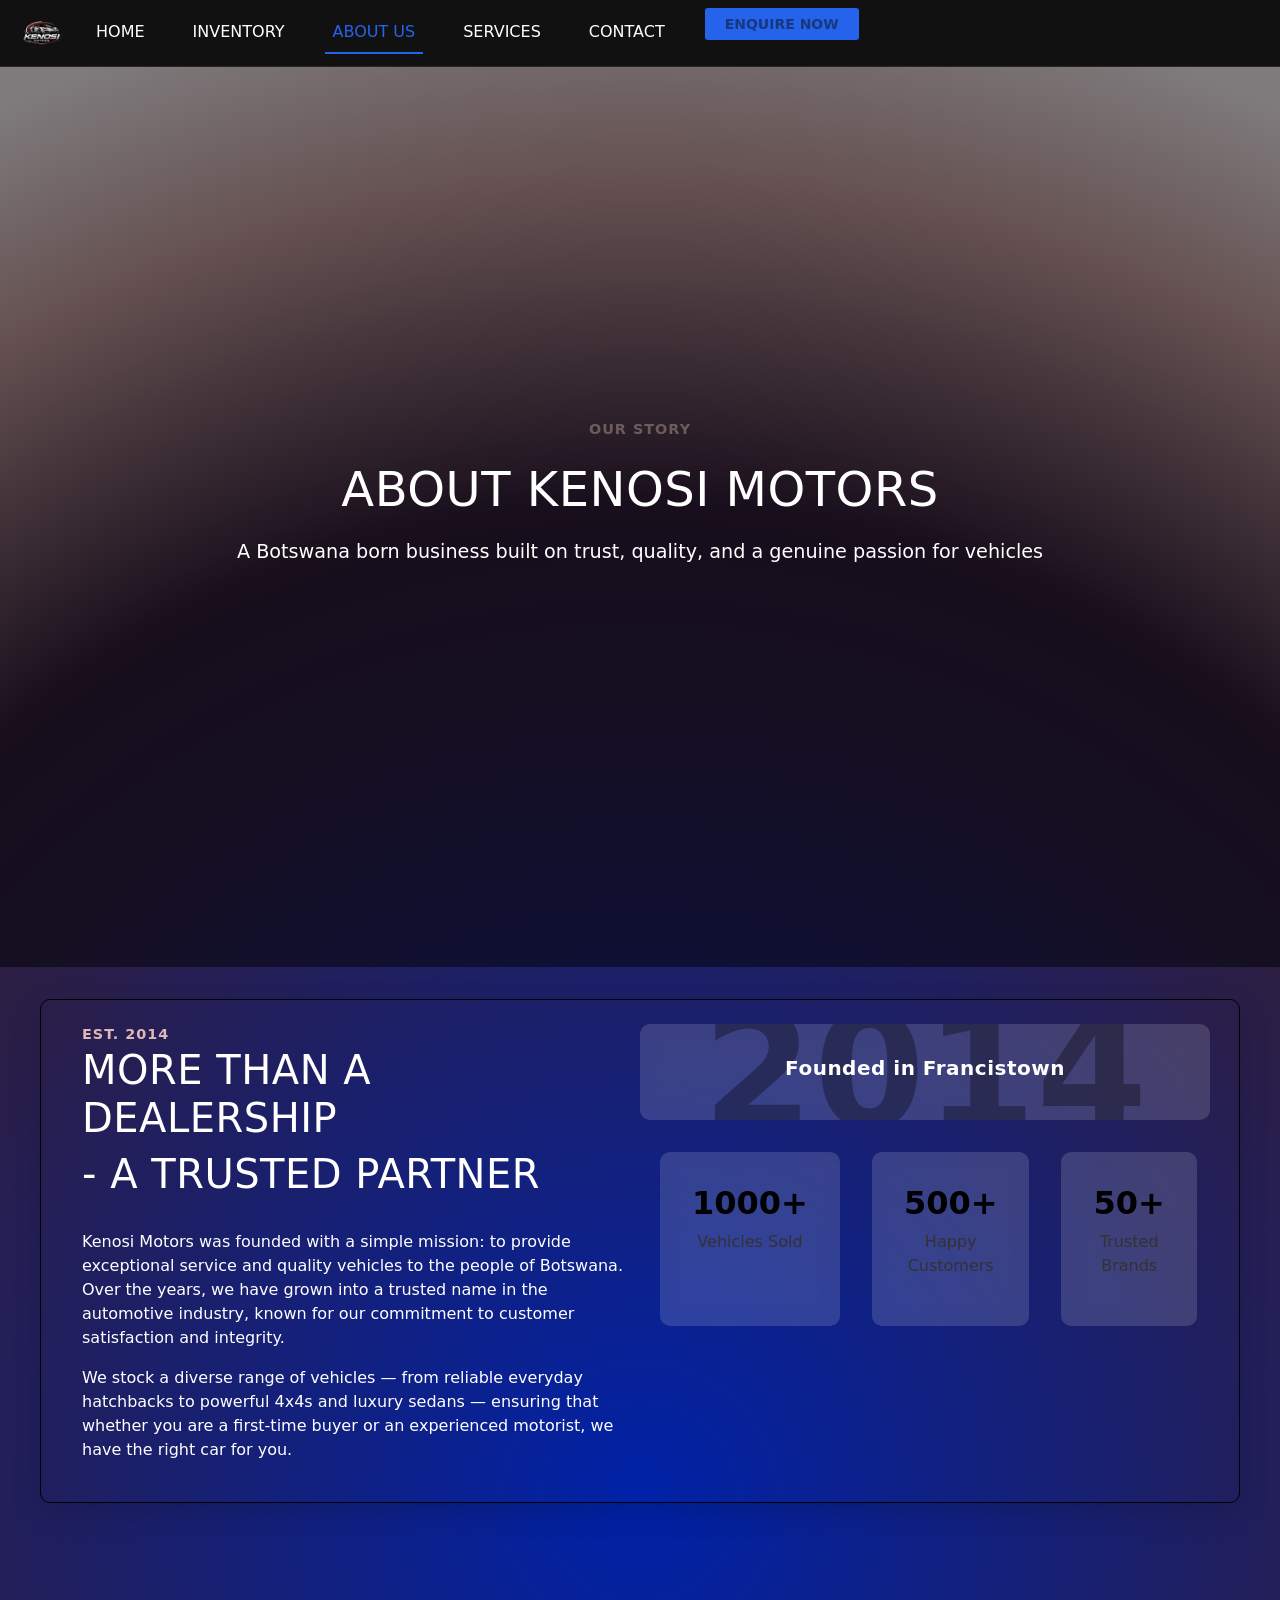
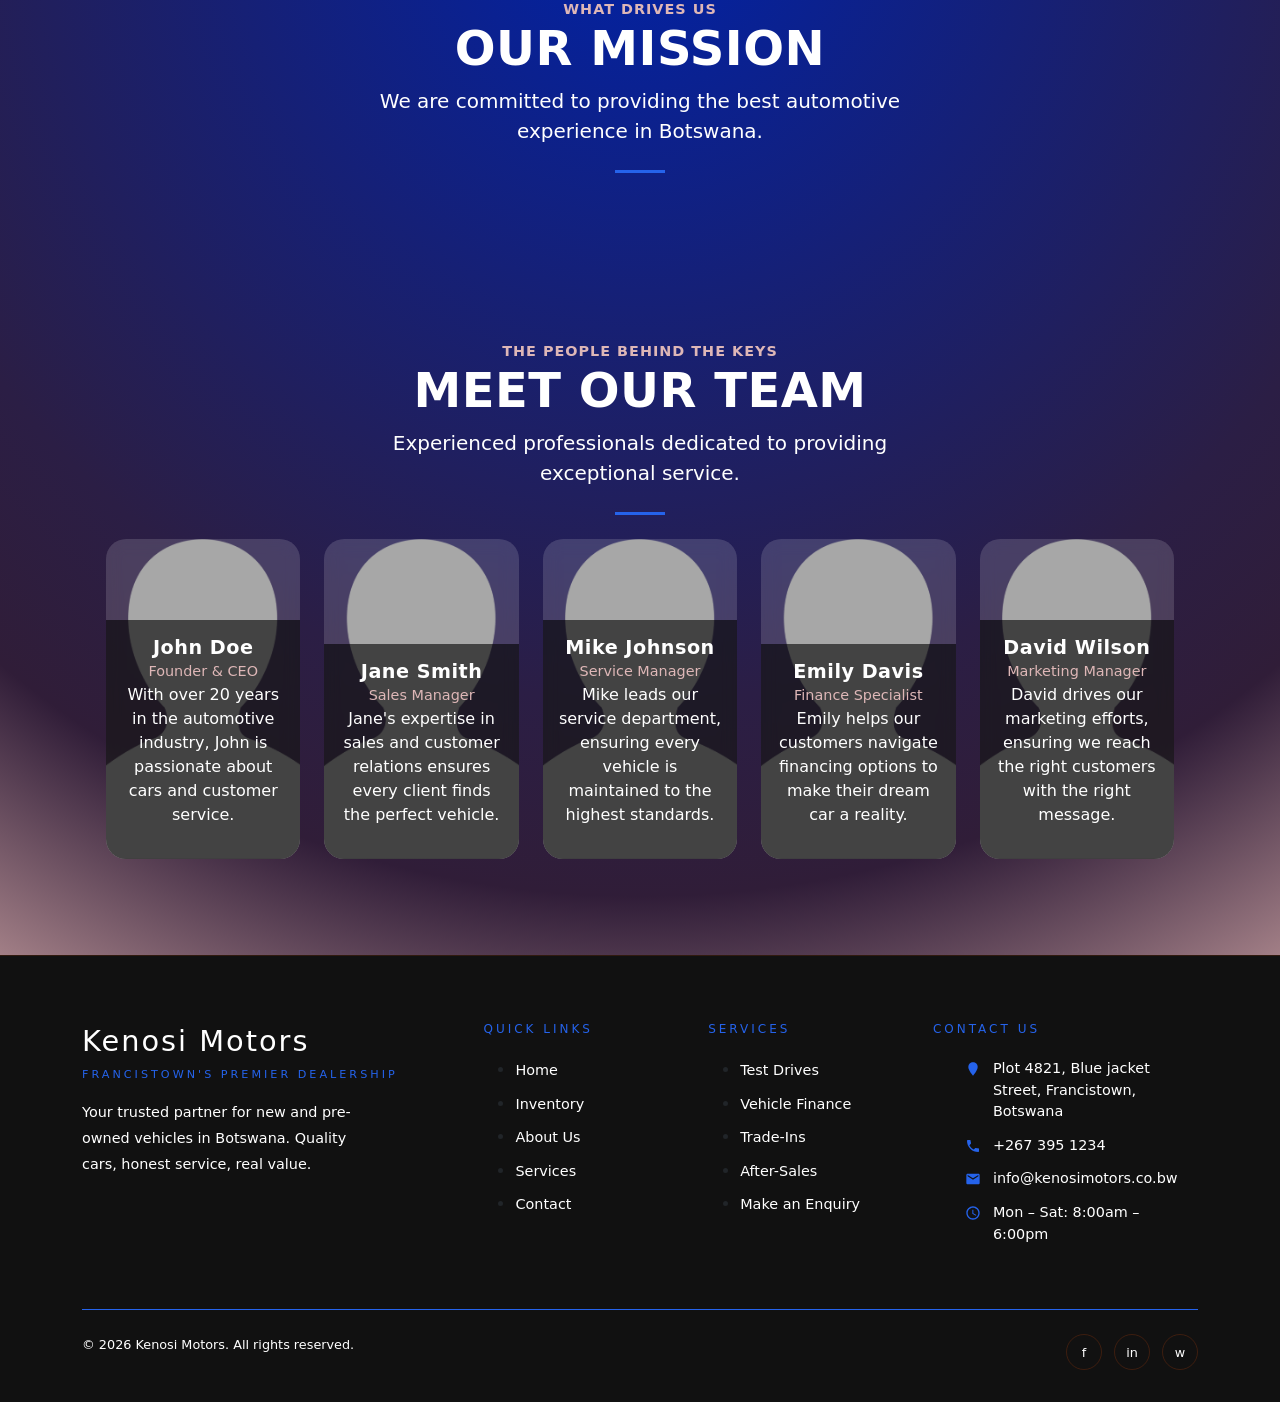
==== AboutUs.html @ 1824d0a5 "Add files via upload" ====
<!doctype html>
<html lang="en">
  <head>
    <meta charset="utf-8">
    <meta name="viewport" content="width=device-width, initial-scale=1">
    <link rel="shortcut icon" href="Images/Logo.png" type="image/x-icon">
    <link rel="stylesheet" href="CSS/style.css">
    <title>Kenosi Motors | Home</title>
    <link href="https://cdn.jsdelivr.net/npm/bootstrap@5.2.3/dist/css/bootstrap.min.css" rel="stylesheet" integrity="sha384-rbsA2VBKQhggwzxH7pPCaAqO46MgnOM80zW1RWuH61DGLwZJEdK2Kadq2F9CUG65" crossorigin="anonymous">
    <style>
      .hero {
        color: #fff;
        text-align: center;
        padding: 4rem 1rem;
      }
      .hero-content {
        max-width: 100%;
        margin: 0 auto;
      }
        .about-section {
          background-color: transparent;
          padding: 4rem 1rem;
          border: #000000 solid 1px;
          border-radius: 10px;
          max-width: 1200px;
          margin: 2rem auto;
          box-shadow: 0 10px 30px rgb(0, 0, 0, 0.15);
        }
        .eyebrow {
          font-size: 0.9rem;
          font-weight: bold;
          color: #deb7b7;
          text-transform: uppercase;
          letter-spacing: 1px;
        }
         .service-card {
          position: relative;
          max-width: 400px;
          background-color: rgba(255, 255, 255, 0.15);
          backdrop-filter: blur(8px);
          border-radius: 10px;
          padding: 2rem;
          margin-bottom: 2rem;
          overflow: hidden;
        }
        .service-card .background-words {
          position: absolute;
          height: max-content;
          top: 50%;
          left: 50%;
          transform: translate(-50%, -50%);
          font-size: 10rem !important;
          font-weight: bold;
          color: rgba(0, 0, 0, 0.8);
          z-index: 0;
          opacity: 0.4;
          pointer-events: none;
        }
        .service-card .content {
          position: relative;
          z-index: 1;
          text-align: center;
          font-size: 1.2rem;
        }
        .stats-container {
          display: flex;
          justify-content: space-between;
          gap: 1rem;
        }
        .stat-card {
          background-color: rgba(255, 255, 255, 0.15);
          backdrop-filter: blur(8px);
          border-radius: 10px;
          padding: 2rem;
          text-align: center;
          flex: 1;
          margin: 0 0.5rem;
        }
        .stat-card h2 {
          font-size: 2rem;
          font-weight: bold;
          color: #000;
        }
        .stat-card p {
          font-size: 1rem;
          color: #333;
        }
        .team-card{
  position: relative;
  background-color: rgba(255, 255, 255, 0.15);
  backdrop-filter: blur(8px);
  border-radius: 20px;
  height: 20rem;
  overflow: hidden; /* important for rounded corners */
        }
        .team-card:hover {
          transform: scale(1.05);
          transition: transform 0.3s ease;
          box-shadow: 0 10px 20px rgba(0, 0, 0, 0.2);
        }
        .team-card .team-photo {
          width: 100%;
          height: 100%;
          object-fit: cover;
        
        }
        .team-card .team-info {
          position: absolute;
          bottom: 0;
          left: 0;
          right: 0;
          background: rgba(0, 0, 0, 0.6);
          color: #fff;
          padding: 1rem;
          text-align: center;
        }
        .team-card .team-info h5 {
          margin: 0;
          font-size: 1.2rem;
          font-weight: bold;
        }
        .team-card .team-info sub-heading {
          font-size: 0.9rem;
          color: #deb7b7;
        }
        team-card .team-info p {
          font-size: 0.9rem;
          margin-top: 0.5rem;
        }
    </style>
  </head>
  <body>
    <nav class="navbar navbar-expand-lg">
      <div class="container-fluid">
        <a class="navbar-brand" href="index.html">
          <img src="Images/Logo.png" alt="Kenosi Motors" height="40">
        </a>
        <button class="navbar-toggler" type="button" data-bs-toggle="collapse" data-bs-target="#navbarTogglerDemo02" aria-controls="navbarTogglerDemo02" aria-expanded="false" aria-label="Toggle navigation">
          <span class="navbar-toggler-icon"></span>
        </button>
        <div class="collapse navbar-collapse" id="navbarTogglerDemo02">
          <ul class="navbar-nav me-auto mb-2 mb-lg-0">
            <li class="nav-item">
              <a class="nav-link" href="index.html">Home</a>
            </li>
            <li class="nav-item">
              <a class="nav-link" href="Inventory.html">Inventory</a>
            </li>
              <li class="nav-item">
                <a class="nav-link active" aria-current="page" href="AboutUs.html">About Us</a>
              </li>
            <li class="nav-item">
              <a class="nav-link" href="Services.html">Services</a>
            </li>
            <li class="nav-item">
              <a class="nav-link" href="Contact.html">Contact</a>
            </li>
            <li class="nav-item">
              <a class="nav-cta" href="feedback.html" >Enquire Now</a>
            </li>
          </ul>
        </div>
      </div>
    </nav>

<!--Hero Section-->
<section class="hero py-2">
  <div class="container">
    <span class="eyebrow">OUR STORY</span>
    <div class="hero-content">
      <h1>About Kenosi Motors</h1>
      <p>A Botswana born business built on trust, quality, and a genuine passion for vehicles</p>
    </div>
  </div>
</section>
<section class="about-section py-4">
  <div class="container">
    <div class="row">
      <div class="col-md-6">
        <div class="eyebrow">EST. 2014</div>
        <h1>More than a dealership</h1>
        <h1>- A trusted partner</h1>
        <br>
        <p>Kenosi Motors was founded with a simple mission: to provide exceptional service and quality vehicles to the people of Botswana. Over the years, we have grown into a trusted name in the automotive industry, known for our commitment to customer satisfaction and integrity.</p>
        <p>We stock a diverse range of vehicles — from reliable everyday hatchbacks to powerful 4x4s and luxury sedans — ensuring that whether you are a first-time buyer or an experienced motorist, we have the right car for you.</p>
      </div>
      <div class="col-md-6">
       <div class="row">
        <div class="service-card">
          <div class="background-words">
            2014
          </div>
          <div class="content">
            <H5>Founded in Francistown</H5>
          </div>
        </div>
       </div>
       <div class="row">
        <div class="stats-container">
          <div class="stat-card">
            <h2>1000+</h2>
            <p>Vehicles Sold</p>
          </div>
          <div class="stat-card">
            <h2>500+</h2>
            <p>Happy Customers</p>
          </div>
          <div class="stat-card">
            <h2>50+</h2>
            <p>Trusted Brands</p>
          </div>
        </div>
       </div>
      </div>
    </div>
  </div>
</section>

<section>
   <div class="container">
      <div class="px-4 py-5 my-5 text-center">
        <div class="eyebrow">What drives us</div>
    <h1 class="display-5 fw-bold">Our Mission</h1>
    <div class="col-lg-6 mx-auto">
      <p class="lead mb-4">We are committed to providing the best automotive experience in Botswana.</p>
    </div>
    <div class="blue-line"></div>
    <br>
    <div class="d-grid gap-2 d-sm-flex justify-content-sm-center">
  </div>
  </div>
  </div>
</section>
<section>
  <div class="container">
      <div class="px-4 py-5 my-5 text-center">
        <div class="eyebrow">The people behind the keys</div>
    <h1 class="display-5 fw-bold">Meet our team</h1>
    <div class="col-lg-6 mx-auto">
      <p class="lead mb-4">Experienced professionals dedicated to providing exceptional service.</p>
    </div>
    <div class="blue-line"></div>
    <br>
    <div class="d-grid gap-2 d-sm-flex justify-content-sm-center">
      <div class="row">
        <div class="col">
          <div class="team-card">
            <img src="Images/profile_picture.png" alt="Team Member 1" class="team-photo">
            <div class="team-info">
              <h5>John Doe</h5>
              <sub-heading>Founder & CEO</sub-heading>
              <p>With over 20 years in the automotive industry, John is passionate about cars and customer service.</p>
            </div>
          </div>
        </div>
        <div class="col">
          <div class="team-card">
            <img src="Images/profile_picture.png" alt="Team Member 2" class="team-photo">
            <div class="team-info">
              <h5>Jane Smith</h5>
              <sub-heading>Sales Manager</sub-heading>
              <p>Jane's expertise in sales and customer relations ensures every client finds the perfect vehicle.</p>
            </div>
          </div>
      </div>
      <div class="col">
        <div class="team-card">
          <img src="Images/profile_picture.png" alt="Team Member 3" class="team-photo">
          <div class="team-info">
            <h5>Mike Johnson</h5>
            <sub-heading>Service Manager</sub-heading>
            <p>Mike leads our service department, ensuring every vehicle is maintained to the highest standards.</p>
          </div>
        </div>
      </div>
      <div class="col">
        <div class="team-card">
          <img src="Images/profile_picture.png" alt="Team Member 4" class="team-photo">
          <div class="team-info">
            <h5>Emily Davis</h5>
            <sub-heading>Finance Specialist</sub-heading>
            <p>Emily helps our customers navigate financing options to make their dream car a reality.</p>
          </div>
        </div>
      </div>
      <div class="col">
        <div class="team-card">
          <img src="Images/profile_picture.png" alt="Team Member 5" class="team-photo">
          <div class="team-info">
            <h5>David Wilson</h5>
            <sub-heading>Marketing Manager</sub-heading>
            <p>David drives our marketing efforts, ensuring we reach the right customers with the right message.</p>
          </div>
        </div>
      </div>
    </div>
  </div>
</div>
</section>

<footer class="footer">
  <div class="container">
    <div class="footer-grid">
      <div class="footer-brand">
        <div class="name">Kenosi Motors</div>
        <div class="tagline">Francistown's Premier Dealership</div>
        <p>Your trusted partner for new and pre-owned vehicles in Botswana. Quality cars, honest service, real value.</p>
      </div>
      <div>
        <div class="footer-heading">Quick Links</div>
        <ul class="footer-links">
          <li><a href="index.html">Home</a></li>
          <li><a href="inventory.html">Inventory</a></li>
          <li><a href="aboutus.html">About Us</a></li>
          <li><a href="services.html">Services</a></li>
          <li><a href="contact.html">Contact</a></li>
        </ul>
      </div>
      <div>
        <div class="footer-heading">Services</div>
        <ul class="footer-links">
          <li><a href="services.html">Test Drives</a></li>
          <li><a href="services.html">Vehicle Finance</a></li>
          <li><a href="services.html">Trade-Ins</a></li>
          <li><a href="services.html">After-Sales</a></li>
          <li><a href="feedback.html">Make an Enquiry</a></li>
        </ul>
      </div>
      <div>
        <div class="footer-heading">Contact Us</div>
        <ul class="footer-contact">
          <li>
            <svg class="icon" viewBox="0 0 24 24" fill="currentColor"><path d="M12 2C8.13 2 5 5.13 5 9c0 5.25 7 13 7 13s7-7.75 7-13c0-3.87-3.13-7-7-7z"/></svg>
            Plot 4821, Blue jacket Street, Francistown, Botswana
          </li>
          <li>
            <svg class="icon" viewBox="0 0 24 24" fill="currentColor"><path d="M6.62 10.79c1.44 2.83 3.76 5.14 6.59 6.59l2.2-2.2c.27-.27.67-.36 1.02-.24 1.12.37 2.33.57 3.57.57.55 0 1 .45 1 1V20c0 .55-.45 1-1 1-9.39 0-17-7.61-17-17 0-.55.45-1 1-1h3.5c.55 0 1 .45 1 1 0 1.25.2 2.45.57 3.57.11.35.03.74-.25 1.02l-2.2 2.2z"/></svg>
            +267 395 1234
          </li>
          <li>
            <svg class="icon" viewBox="0 0 24 24" fill="currentColor"><path d="M20 4H4c-1.1 0-1.99.9-1.99 2L2 18c0 1.1.9 2 2 2h16c1.1 0 2-.9 2-2V6c0-1.1-.9-2-2-2zm0 4l-8 5-8-5V6l8 5 8-5v2z"/></svg>
            info@kenosimotors.co.bw
          </li>
          <li>
            <svg class="icon" viewBox="0 0 24 24" fill="currentColor"><path d="M11.99 2C6.47 2 2 6.48 2 12s4.47 10 9.99 10C17.52 22 22 17.52 22 12S17.52 2 11.99 2zM12 20c-4.42 0-8-3.58-8-8s3.58-8 8-8 8 3.58 8 8-3.58 8-8 8zm.5-13H11v6l5.25 3.15.75-1.23-4.5-2.67V7z"/></svg>
            Mon – Sat: 8:00am – 6:00pm
          </li>
        </ul>
      </div>
    </div>
    <div class="footer-bottom">
      <p>© 2026 Kenosi Motors. All rights reserved.</p>
      <div class="social-links">
        <a href="#" aria-label="Facebook">f</a>
        <a href="#" aria-label="Instagram">in</a>
        <a href="#" aria-label="WhatsApp">w</a>
      </div>
    </div>
  </div>
</footer>

    <script src="Javascript/"></script>
    <link href="https://cdn.jsdelivr.net/npm/bootstrap@5.3.2/dist/css/bootstrap.min.css" rel="stylesheet">
<script src="https://cdn.jsdelivr.net/npm/bootstrap@5.3.2/dist/js/bootstrap.bundle.min.js"></script>
  </body>
</html>
---- CSS/style.css ----
.archivo-black-regular {
  font-family: "Archivo Black", sans-serif;
  font-weight: 400;
  font-style: normal;
}

:root {
  --charcoal:    #0b112087;
  --nav-footer:  #111111;   
  --white:       #ffffff;  
  --blue:        #2563EB;
  --light-blue:  #3B82F6;   
  --transition: 0.3s ease;
  --radius: 3px;
  --font-family:  Roboto;
}
/*Body*/
body{
  font-family: var(--font-family);

background: #0022a8;
background: radial-gradient(circle,rgba(0, 34, 168, 1) 0%, rgba(43, 30, 69, 1) 49%, rgba(48, 29, 56, 1) 61%, rgba(204, 163, 163, 1) 81%, rgba(255, 247, 251, 1) 94%);
color: var(--white);
  margin:0;
  overflow-x: hidden;
}

/* Navbar */
nav {
 background: var(--nav-footer) !important;
 position: fixed;
 top: 0;
 width: 100%;
 border-bottom: 1px solid rgba(201,168,76,0.15);
}
.logo img {
  display: block;
}

nav ul {
  list-style: none;
  display: flex;
  justify-content: flex-end;
  gap: 32px;
}

nav ul li {
  position: relative;
}

nav ul li a {
  font-size: 14px;
  text-transform: uppercase;
  position: relative;
  color:var(--white)!important;
  font-weight: 200;    
}
nav ul li a.active {
  color: var(--blue) !important; 
  border-bottom: var(--blue) 2.5px solid;
}

nav ul li a::after {
  content: '';
  position: absolute;
  left: 0;
  bottom: -2px;
  height: 2.5px;
  width: 0;
  background: var(--blue) !important;
  transition: 0.5s;
}
nav ul li a.active::after {
  display: none;
}

nav ul li a:hover {
  color: var(--blue)!important;
}

nav ul li a:hover::after {
  width: 100%;
}
.nav-cta {
  text-decoration: none;
  margin-top: 10px !important;
  font-weight: 700;
  padding: 0.5rem 1.25rem;
  background: var(--blue) !important;
  color: var(--charcoal) !important;
  border-radius: var(--radius);
  transition: all var(--transition);
}
.nav-cta:hover {
  background: var(--light-blue) !important;
  color: var(--charcoal) !important;
  transform: translateY(-2px);
  box-shadow: 0 4px 12px rgba(37, 99, 235, 0.3);
}
.nav-cta:active {
  transform: translateY(0);
  box-shadow: none;
}
nav ul li .nav-cta::after {
  display: none;
}

.navbar-toggler {
  border-color: var(--blue) !important;
}

.navbar-toggler-icon {
  filter: invert(1);
}

span {
  color: var(--blue);
}
.blue-line {
  width: 50px; height: 3px;
  background: var(--blue);
  margin: 1.25rem auto 0;
}
h5 {
  color: var(--white);
  font-weight: 600 !important;
  margin-bottom: 1rem;
}
/* Hero Section */
    .hero {
        position: relative;
        height: 100vh;
        background: url('Images/Land\ cruiser\ banner.jpg') no-repeat center center/cover;
        display: flex;
        align-items: center;
        justify-content: center;
        color: white;
        text-align: center;
    }

    /* Dark overlay for better text visibility */
    .hero::before {
        content: "";
        position: absolute;
        top: 0;
        left: 0;
        width: 100%;
        height: 100%;
        background: rgba(0, 0, 0, 0.5);
        z-index: 1;
    }

    /* Hero content */
    .hero-content {
        position: relative;
        z-index: 2;
        max-width: 800px;
        padding: 20px;
        text-align: center;
    }

    .hero-content h1 {
        font-size: 3rem;
        margin-bottom: 20px;
    }

    .hero-content p {
        font-size: 1.2rem;
        margin-bottom: 30px;
    }

    .hero-content a {
        display: inline-block;
        padding: 12px 25px;
        background: #ff660000;
        border: 3px solid var(--blue);
        color: rgb(255, 255, 255);
        text-decoration: none;
        font-size: 1rem;
        border-radius: 5px;
        transition: background 0.3s ease;
    }

    .hero-content a:hover {
        background: var(--blue);
    }

    /* Responsive adjustments */
    @media (max-width: 768px) {
        .hero-content h1 {
            font-size: 2rem;
            text-align: center;
        }
        .hero-content p {
            font-size: 1rem;
        }
    }
    h4{
      color: var(--white);
    }
    p{
      color: var(--white);
    }


/* Heading Styling */
h1 {
  color: var(--white) !important;
  font-weight: 700;
  letter-spacing: 0.5px;
  text-transform: uppercase;
}
h4 {
  color: var(--white) !important;
  font-weight: 400;
  letter-spacing: 0.5px;
  text-transform: none !important;
}
h5 {
  color: var(--white) !important;
  font-weight: 400;
  letter-spacing: 0.5px;
  text-transform: none !important;
}

/* Paragraph Styling */
.lead {
  color: var(--white);
  font-size: 1.1rem;
  margin-bottom: 2px;
}

/* Buttons */
.btn-outline-primary {
  border: 2px solid var(--blue)!important;
  color: var(--white)!important;
  transition: all 0.5s ease !important;
  text-transform: uppercase;
}

/* Button Hover Effect */
.btn-outline-primary:hover {
  background-color: var(--blue)!important;
  color: 10px solid var(--charcoal)!important;
  border-color: var(--charcoal)!important;
}

/* Spacing for Buttons */
.d-grid button {
  min-width: 180px;
}

/* Responsive Tweaks */
@media (max-width: 768px) {
  h1 {
    font-size: 2.25rem !important;
    text-align: center !important;
    max-width: fit-content !important;
  }

  .lead {
    text-align: center;
  }

  .d-grid {
    justify-content: center !important;
  }
}
/* Bootstrap Utility Classes */
      .bd-placeholder-img {
        font-size: 1.125rem;
        text-anchor: middle;
        -webkit-user-select: none;
        -moz-user-select: none;
        user-select: none;
      }

      @media (min-width: 768px) {
        .bd-placeholder-img-lg {
          font-size: 3.5rem;
        }
      }

      .b-example-divider {
        height: 3rem;
        background-color: rgba(0, 0, 0, .1);
        border: solid rgba(0, 0, 0, .15);
        border-width: 1px 0;
        box-shadow: inset 0 .5em 1.5em rgba(0, 0, 0, .1), inset 0 .125em .5em rgba(0, 0, 0, .15);
      }

      .b-example-vr {
        flex-shrink: 0;
        width: 1.5rem;
        height: 100vh;
      }

      .bi {
        vertical-align: -.125em;
        fill: currentColor;
      }

      .nav-scroller {
        position: relative;
        z-index: 2;
        height: 2.75rem;
        overflow-y: hidden;
      }

      .nav-scroller .nav {
        display: flex;
        flex-wrap: nowrap;
        padding-bottom: 1rem;
        margin-top: -1px;
        overflow-x: auto;
        text-align: center;
        white-space: nowrap;
      }

/*Cards*/
.card {
  border-radius: 12px;
  overflow: hidden;
  color: var(--white);
  transition: transform 0.2s, box-shadow 0.2s;
  background: var(--charcoal) !important;
   border: 1px solid var(--blue);
}
.card:hover {
  transform: translateY(-5px);
  box-shadow: 0 8px 20px rgba(0, 0, 0, 0.793);
}

.card-img-top {
  height: 200px;
  object-fit: cover;
}


/* footer */
.footer {
  background: var(--nav-footer) !important;
  border-top: 1px solid rgba(232,82,10,0.15);
  padding: 4rem 0 2rem;
}

.footer-grid {
  display: grid;
  grid-template-columns: 2fr 1fr 1fr 1.5fr;
  gap: 3rem;
  margin-bottom: 3rem;
}

.footer-brand .name {
  font-size: 1.8rem;
  font-weight: 400;
  color: var(--white);
  margin-bottom: 0.25rem;
  letter-spacing: 2px;
}

.footer-brand .tagline {
  font-size: 0.7rem;
  letter-spacing: 3px;
  color: var(--blue);
  text-transform: uppercase;
  margin-bottom: 1rem;
}

.footer-brand p {
  font-size: 0.9rem;
  color: var(--white);
  line-height: 1.8;
  max-width: 280px;
}

.footer-heading {
  font-size: 0.75rem;
  letter-spacing: 3px;
  text-transform: uppercase;
  color: var(--blue);
  margin-bottom: 1.25rem;
}

.footer-links li { margin-bottom: 0.6rem; }
.footer-links a {
  font-size: 0.9rem;
  color: var(--white);
  transition: color var(--transition);
  text-decoration: none !important;
  list-style-type: none !important;
}
.footer-links a:hover { color: var(--blue); }

.footer-contact li {
  display: flex;
  align-items: flex-start;
  gap: 0.75rem;
  margin-bottom: 0.75rem;
  font-size: 0.9rem;
  color: var(--white);
  text-decoration: none;
}

.footer-contact .icon {
  flex-shrink: 0;
  width: 16px;
  margin-top: 3px;
  color: var(--blue);
}

.footer-bottom {
  border-top: 1px solid var(--blue);
  padding-top: 1.5rem;
  display: flex;
  align-items: center;
  justify-content: space-between;
  flex-wrap: wrap;
  gap: 1rem;
}

.footer-bottom p {
  font-size: 0.8rem;
  color: var(--white);
}

.social-links { display: flex; gap: 0.75rem; }
.social-links a {
  text-decoration: none;
  width: 36px; height: 36px;
  border: 1px solid rgba(232,82,10,0.2);
  border-radius: 50%;
  display: flex;
  align-items: center;
  justify-content: center;
  color: var(--white);
  font-size: 0.8rem;
  transition: all var(--transition);
}
.social-links a:hover {
  border-color: var(--blue);
  color: var(--blue);
  background: rgba(232,82,10,0.08);
}

@media (max-width: 900px) {
  .footer-grid { grid-template-columns: 1fr 1fr; }
}

@media (max-width: 600px) {
  .footer-grid { grid-template-columns: 1fr; gap: 2rem; }
  .footer-bottom { flex-direction: column; text-align: center; }
}
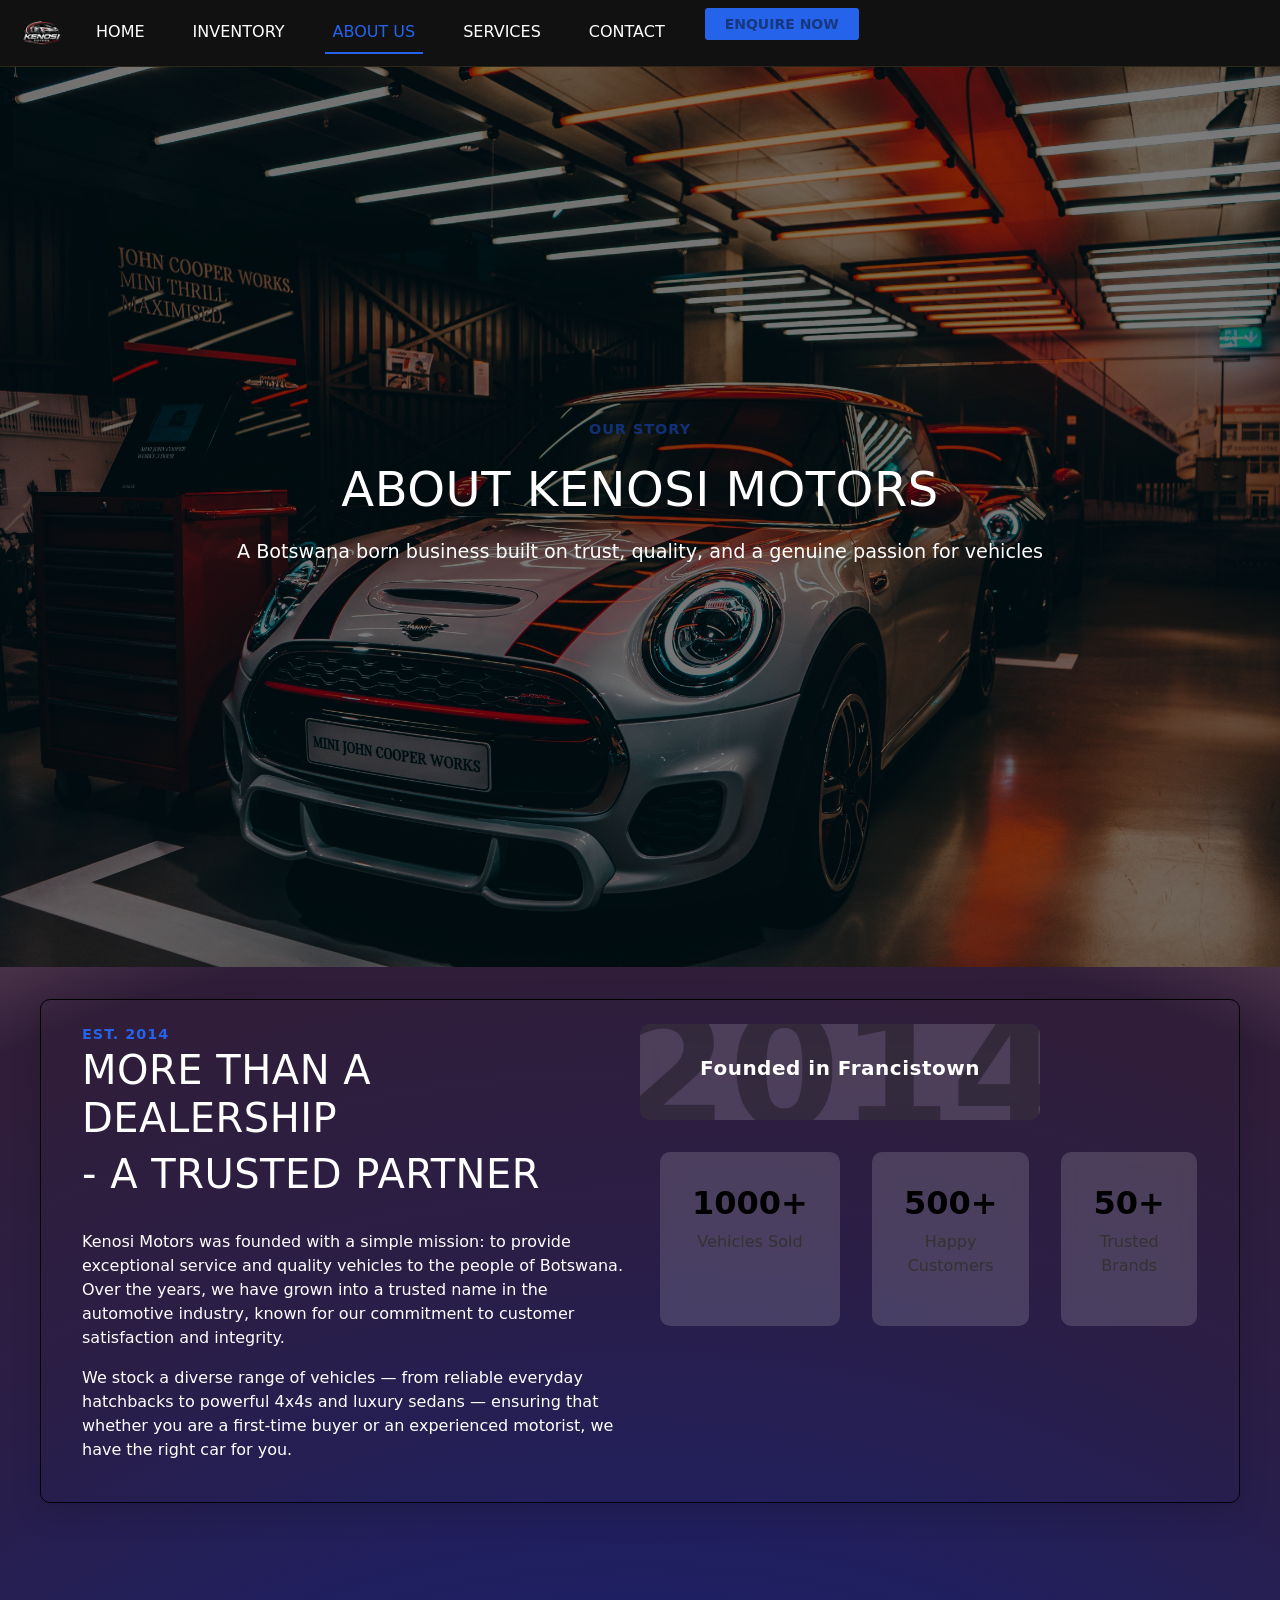
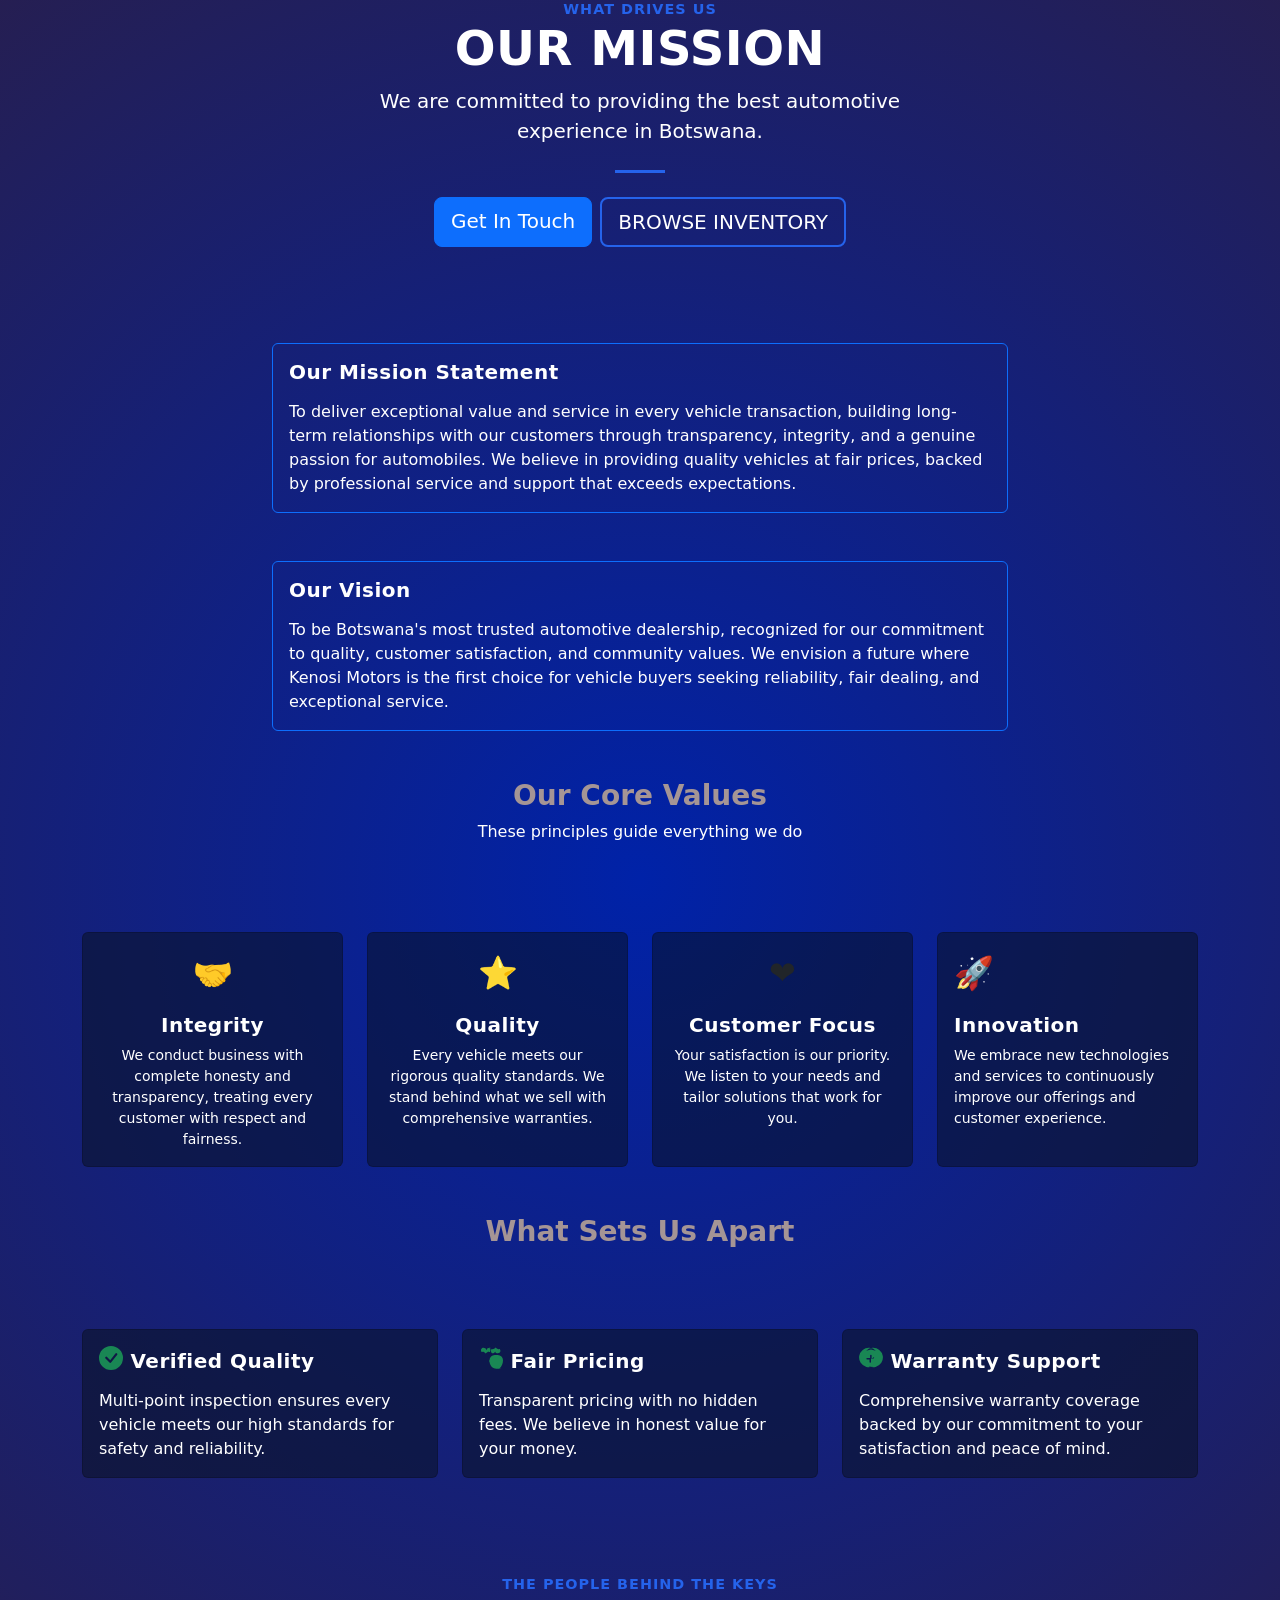
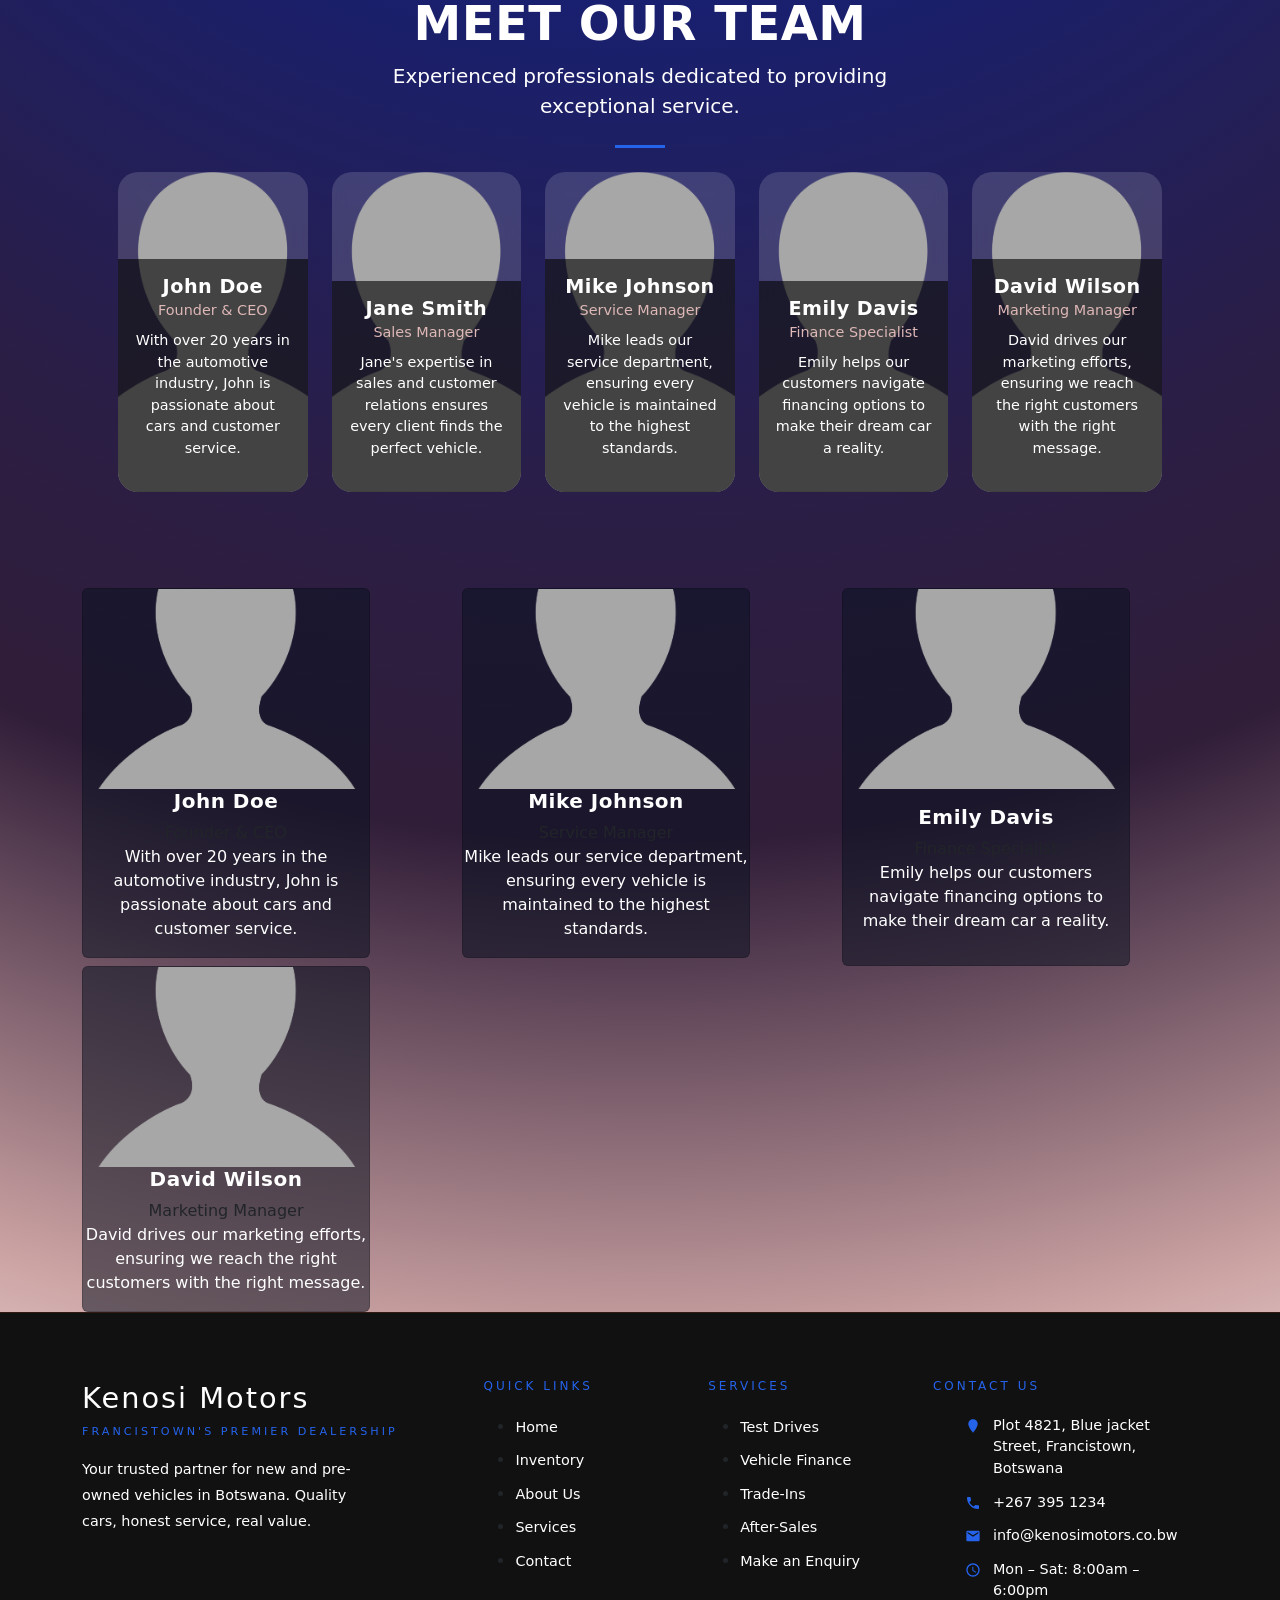
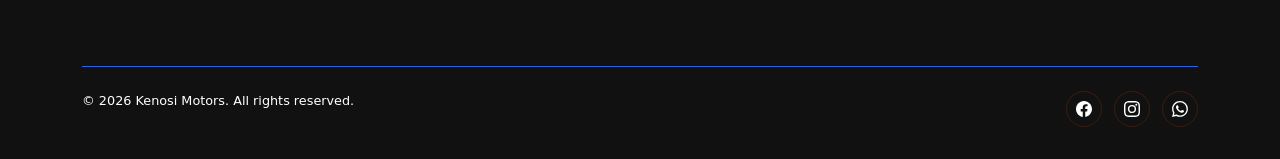
==== commit e7e84b7d: "Add files via upload" ====
--- a/AboutUs.html
+++ b/AboutUs.html
@@ -5,13 +5,26 @@
     <meta name="viewport" content="width=device-width, initial-scale=1">
     <link rel="shortcut icon" href="Images/Logo.png" type="image/x-icon">
     <link rel="stylesheet" href="CSS/style.css">
-    <title>Kenosi Motors | Home</title>
+    <title>Kenosi Motors | About Us</title>
     <link href="https://cdn.jsdelivr.net/npm/bootstrap@5.2.3/dist/css/bootstrap.min.css" rel="stylesheet" integrity="sha384-rbsA2VBKQhggwzxH7pPCaAqO46MgnOM80zW1RWuH61DGLwZJEdK2Kadq2F9CUG65" crossorigin="anonymous">
     <style>
       .hero {
         color: #fff;
         text-align: center;
         padding: 4rem 1rem;
+        background: url('Images/dealer.jpg');
+        background-size: cover;
+        background-position: center;
+      }
+      .hero::before {
+        content: "";
+        position: absolute;
+        top: 0;
+        left: 0;
+        width: 100%;
+        height: 100%;
+        background-color: rgba(0, 0, 0, 0.5);
+        z-index: 1;
       }
       .hero-content {
         max-width: 100%;
@@ -29,7 +42,7 @@
         .eyebrow {
           font-size: 0.9rem;
           font-weight: bold;
-          color: #deb7b7;
+          color: var(--blue);
           text-transform: uppercase;
           letter-spacing: 1px;
         }
@@ -123,7 +136,7 @@
           font-size: 0.9rem;
           color: #deb7b7;
         }
-        team-card .team-info p {
+        .team-card .team-info p {
           font-size: 0.9rem;
           margin-top: 0.5rem;
         }
@@ -227,6 +240,136 @@
     <div class="blue-line"></div>
     <br>
     <div class="d-grid gap-2 d-sm-flex justify-content-sm-center">
+          <a href="Contact.html" class="btn btn-primary btn-lg">Get In Touch</a>
+    <a href="inventory.html" class="btn btn-outline-primary btn-lg">Browse Inventory</a>
+  </div>
+  </div>
+
+  <div class="row justify-content-center mb-5 mt-5">
+    <div class="col-lg-8">
+      <div class="card bg-transparent border-primary">
+        <div class="card-body">
+          <h5 class="card-title fw-bold mb-3">Our Mission Statement</h5>
+          <p class="card-text mb-0">
+            To deliver exceptional value and service in every vehicle transaction, building long-term relationships with our customers through transparency, integrity, and a genuine passion for automobiles. We believe in providing quality vehicles at fair prices, backed by professional service and support that exceeds expectations.
+          </p>
+        </div>
+      </div>
+    </div>
+  </div>
+
+  <div class="row justify-content-center mb-5">
+    <div class="col-lg-8">
+      <div class="card bg-transparent border-primary">
+        <div class="card-body">
+          <h5 class="card-title fw-bold mb-3">Our Vision</h5>
+          <p class="card-text mb-0">
+            To be Botswana's most trusted automotive dealership, recognized for our commitment to quality, customer satisfaction, and community values. We envision a future where Kenosi Motors is the first choice for vehicle buyers seeking reliability, fair dealing, and exceptional service.
+          </p>
+        </div>
+      </div>
+    </div>
+  </div>
+
+  <div class="row my-5">
+    <div class="col-12 text-center mb-4">
+      <h3 class="fw-bold">Our Core Values</h3>
+      <p class="text">These principles guide everything we do</p>
+    </div>
+  </div>
+
+  <div class="row row-cols-1 row-cols-md-2 row-cols-lg-4 g-4 mb-5">
+    <div class="col">
+      <div class="card h-100 text-center">
+        <div class="card-body">
+          <div class="mb-3" style="font-size: 2rem;">🤝</div>
+          <h5 class="card-title fw-bold">Integrity</h5>
+          <p class="card-text small">We conduct business with complete honesty and transparency, treating every customer with respect and fairness.</p>
+        </div>
+      </div>
+    </div>
+
+    <div class="col">
+      <div class="card h-100 text-center">
+        <div class="card-body">
+          <div class="mb-3" style="font-size: 2rem;">⭐</div>
+          <h5 class="card-title fw-bold">Quality</h5>
+          <p class="card-text small">Every vehicle meets our rigorous quality standards. We stand behind what we sell with comprehensive warranties.</p>
+        </div>
+      </div>
+    </div>
+
+    <div class="col">
+      <div class="card h-100 text-center">
+        <div class="card-body">
+          <div class="mb-3" style="font-size: 2rem;">❤️</div>
+          <h5 class="card-title fw-bold">Customer Focus</h5>
+          <p class="card-text small">Your satisfaction is our priority. We listen to your needs and tailor solutions that work for you.</p>
+        </div>
+      </div>
+    </div>
+
+    <div class="col">
+      <div class="card h-100">
+        <div class="card-body">
+          <div class="mb-3" style="font-size: 2rem;">🚀</div>
+          <h5 class="card-title fw-bold">Innovation</h5>
+          <p class="card-text small">We embrace new technologies and services to continuously improve our offerings and customer experience.</p>
+        </div>
+      </div>
+    </div>
+  </div>
+
+  <div class="row my-5">
+    <div class="col-12 text-center mb-4">
+      <h3 class="fw-bold">What Sets Us Apart</h3>
+    </div>
+  </div>
+
+  <div class="row row-cols-1 row-cols-md-3 g-4 mb-5">
+    <div class="col">
+      <div class="card h-100">
+        <div class="card-body">
+          <h5 class="card-title fw-bold mb-3">
+            <svg xmlns="http://www.w3.org/2000/svg" width="24" height="24" fill="currentColor" class="bi bi-check-circle-fill text-success" viewBox="0 0 16 16">
+              <path d="M16 8A8 8 0 1 1 0 8a8 8 0 0 1 16 0zm-3.97-3.03a.75.75 0 0 0-1.08.022L7.477 9.417 5.384 7.323a.75.75 0 0 0-1.06 1.061L6.97 11.03a.75.75 0 0 0 1.079-.02l3.992-4.99a.75.75 0 0 0-.01-1.05z"/>
+            </svg>
+            Verified Quality
+          </h5>
+          <p class="card-text">Multi-point inspection ensures every vehicle meets our high standards for safety and reliability.</p>
+        </div>
+      </div>
+    </div>
+
+    <div class="col">
+      <div class="card h-100">
+        <div class="card-body">
+          <h5 class="card-title fw-bold mb-3">
+            <svg xmlns="http://www.w3.org/2000/svg" width="24" height="24" fill="currentColor" class="bi bi-piggy-bank-fill text-success" viewBox="0 0 16 16">
+              <path d="M7.964 1.527c-.945-.673-2.614-.097-2.833.89-.02.11-.078.286-.155.403-.077-.116-.135-.292-.156-.403-.192-.99-1.888-1.563-2.833-.89-.732.524-.882 1.532-.304 2.421.163.228.403.021.671-.039.574-.087 1.365.24 2.142 1.064.777-.825 1.568-1.15 2.142-1.064.268.06.507.266.671.039.578-.889.427-1.897-.305-2.421z"/>
+              <path d="M7.964 4.527c.945.673 2.614.097 2.833-.89.02-.11.078-.286.155-.403-.077.116-.135.292-.156.403-.192.99 1.888 1.563 2.833.89.732-.524.882-1.532.304-2.421-.163-.228-.403-.021-.671.039-.574.087-1.365-.24-2.142-1.064-.777.825-1.568 1.15-2.142 1.064-.268-.06-.507-.266-.671-.039-.578.889-.427 1.897.305 2.421Z"/>
+              <path d="M7.9 11a1 1 0 1 1 0-2 1 1 0 0 1 0 2Z"/>
+              <path d="M13.464 14.766c.236-.047.47-.113.683-.19C15.186 13.328 16 11.565 16 9.5a3.5 3.5 0 0 0-3.5-3.5h-2a3.5 3.5 0 0 0-3.5 3.5c0 .256.01.507.03.755.068.987.335 1.905.831 2.71.522.848 1.274 1.504 2.126 1.834.47.186.94.285 1.407.285h1.947c.505 0 .984-.1 1.429-.285Z"/>
+            </svg>
+            Fair Pricing
+          </h5>
+          <p class="card-text">Transparent pricing with no hidden fees. We believe in honest value for your money.</p>
+        </div>
+      </div>
+    </div>
+
+    <div class="col">
+      <div class="card h-100">
+        <div class="card-body">
+          <h5 class="card-title fw-bold mb-3">
+            <svg xmlns="http://www.w3.org/2000/svg" width="24" height="24" fill="currentColor" class="bi bi-shield-heart-fill text-success" viewBox="0 0 16 16">
+              <path fill-rule="evenodd" d="M6.41 13.41a6.5 6.5 0 1 0-1.6-10.3L8 2.41l3.19 0.7a6.5 6.5 0 1 0-1.6 10.3L8 13.59l-.59-.18zm3.1-5.41H8.41V6.4a.5.5 0 0 0-1 0v1.6H5.4a.5.5 0 0 0 0 1h1.6v1.6a.5.5 0 0 0 1 0V8.41h1.59a.5.5 0 0 0 0-1z"/>
+            </svg>
+            Warranty Support
+          </h5>
+          <p class="card-text">Comprehensive warranty coverage backed by our commitment to your satisfaction and peace of mind.</p>
+        </div>
+      </div>
   </div>
   </div>
   </div>
@@ -241,7 +384,7 @@
     </div>
     <div class="blue-line"></div>
     <br>
-    <div class="d-grid gap-2 d-sm-flex justify-content-sm-center">
+    <div class="container text-center">
       <div class="row">
         <div class="col">
           <div class="team-card">
@@ -297,6 +440,52 @@
   </div>
 </div>
 </section>
+<div class="container text-center">
+  <div class="row">
+    <div class="col-sm">
+      <div class="card" style="width: 18rem;">
+        <img src="Images/profile_picture.png" class="card-img-top" alt="...">
+        <div class="team-info">
+              <h5>John Doe</h5>
+              <sub-heading>Founder & CEO</sub-heading>
+              <p>With over 20 years in the automotive industry, John is passionate about cars and customer service.</p>
+            </div>
+      </div>
+    </div>
+    <div class="col-sm">
+      <div class="card" style="width: 18rem;">
+        <img src="Images/profile_picture.png" class="card-img-top" alt="...">
+        <div class="team-info">
+            <h5>Mike Johnson</h5>
+            <sub-heading>Service Manager</sub-heading>
+            <p>Mike leads our service department, ensuring every vehicle is maintained to the highest standards.</p>
+          </div>
+      </div>
+    </div>
+    <div class="col-sm">
+            <div class="card" style="width: 18rem;">
+        <img src="Images/profile_picture.png" class="card-img-top" alt="...">
+        <div class="card-body">
+          <div class="team-info">
+            <h5>Emily Davis</h5>
+            <sub-heading>Finance Specialist</sub-heading>
+            <p>Emily helps our customers navigate financing options to make their dream car a reality.</p>
+          </div>
+        </div>
+      </div>
+    </div>
+    <div class="col-sm">
+      <div class="card" style="width: 18rem;">
+        <img src="Images/profile_picture.png" class="card-img-top" alt="...">
+        <div class="team-info">
+            <h5>David Wilson</h5>
+            <sub-heading>Marketing Manager</sub-heading>
+            <p>David drives our marketing efforts, ensuring we reach the right customers with the right message.</p>
+          </div>
+      </div>
+    </div>
+  </div>
+</div>
 
 <footer class="footer">
   <div class="container">
@@ -351,16 +540,25 @@
     <div class="footer-bottom">
       <p>© 2026 Kenosi Motors. All rights reserved.</p>
       <div class="social-links">
-        <a href="#" aria-label="Facebook">f</a>
-        <a href="#" aria-label="Instagram">in</a>
-        <a href="#" aria-label="WhatsApp">w</a>
+        <a href="#" aria-label="Facebook">
+          <svg xmlns="http://www.w3.org/2000/svg" width="16" height="16" fill="currentColor" class="bi bi-facebook" viewBox="0 0 16 16">
+            <path d="M16 8.049c0-4.446-3.582-8.05-8-8.05C3.58 0-.002 3.603-.002 8.05c0 4.017 2.926 7.347 6.75 7.951v-5.625h-2.03V8.05H6.75V6.275c0-2.017 1.195-3.131 3.022-3.131.876 0 1.791.157 1.791.157v1.98h-1.009c-.993 0-1.303.621-1.303 1.258v1.51h2.218l-.354 2.326H9.25V16c3.824-.604 6.75-3.934 6.75-7.951"/>
+          </svg>
+        </a>
+        <a href="#" aria-label="Instagram">
+          <svg xmlns="http://www.w3.org/2000/svg" width="16" height="16" fill="currentColor" class="bi bi-instagram" viewBox="0 0 16 16">
+            <path d="M8 0C5.829 0 5.556.01 4.703.048 3.85.088 3.269.222 2.76.42a3.9 3.9 0 0 0-1.417.923A3.9 3.9 0 0 0 .42 2.76C.222 3.268.087 3.85.048 4.7.01 5.555 0 5.827 0 8.001c0 2.172.01 2.444.048 3.297.04.852.174 1.433.372 1.942.205.526.478.972.923 1.417.444.445.89.719 1.416.923.51.198 1.09.333 1.942.372C5.555 15.99 5.827 16 8 16s2.444-.01 3.298-.048c.851-.04 1.434-.174 1.943-.372a3.9 3.9 0 0 0 1.416-.923c.445-.445.718-.891.923-1.417.197-.509.332-1.09.372-1.942C15.99 10.445 16 10.173 16 8s-.01-2.445-.048-3.299c-.04-.851-.175-1.433-.372-1.941a3.9 3.9 0 0 0-.923-1.417A3.9 3.9 0 0 0 13.24.42c-.51-.198-1.092-.333-1.943-.372C10.443.01 10.172 0 7.998 0zm-.717 1.442h.718c2.136 0 2.389.007 3.232.046.78.035 1.204.166 1.486.275.373.145.64.319.92.599s.453.546.598.92c.11.281.24.705.275 1.485.039.843.047 1.096.047 3.231s-.008 2.389-.047 3.232c-.035.78-.166 1.203-.275 1.485a2.5 2.5 0 0 1-.599.919c-.28.28-.546.453-.92.598-.28.11-.704.24-1.485.276-.843.038-1.096.047-3.232.047s-2.39-.009-3.233-.047c-.78-.036-1.203-.166-1.485-.276a2.5 2.5 0 0 1-.92-.598 2.5 2.5 0 0 1-.6-.92c-.109-.281-.24-.705-.275-1.485-.038-.843-.046-1.096-.046-3.233s.008-2.388.046-3.231c.036-.78.166-1.204.276-1.486.145-.373.319-.64.599-.92s.546-.453.92-.598c.282-.11.705-.24 1.485-.276.738-.034 1.024-.044 2.515-.045zm4.988 1.328a.96.96 0 1 0 0 1.92.96.96 0 0 0 0-1.92m-4.27 1.122a4.109 4.109 0 1 0 0 8.217 4.109 4.109 0 0 0 0-8.217m0 1.441a2.667 2.667 0 1 1 0 5.334 2.667 2.667 0 0 1 0-5.334"/>
+          </svg></a>
+        <a href="#" aria-label="WhatsApp">
+          <svg xmlns="http://www.w3.org/2000/svg" width="16" height="16" fill="currentColor" class="bi bi-whatsapp" viewBox="0 0 16 16">
+            <path d="M13.601 2.326A7.85 7.85 0 0 0 7.994 0C3.627 0 .068 3.558.064 7.926c0 1.399.366 2.76 1.057 3.965L0 16l4.204-1.102a7.9 7.9 0 0 0 3.79.965h.004c4.368 0 7.926-3.558 7.93-7.93A7.9 7.9 0 0 0 13.6 2.326zM7.994 14.521a6.6 6.6 0 0 1-3.356-.92l-.24-.144-2.494.654.666-2.433-.156-.251a6.56 6.56 0 0 1-1.007-3.505c0-3.626 2.957-6.584 6.591-6.584a6.56 6.56 0 0 1 4.66 1.931 6.56 6.56 0 0 1 1.928 4.66c-.004 3.639-2.961 6.592-6.592 6.592m3.615-4.934c-.197-.099-1.17-.578-1.353-.646-.182-.065-.315-.099-.445.099-.133.197-.513.646-.627.775-.114.133-.232.148-.43.05-.197-.1-.836-.308-1.592-.985-.59-.525-.985-1.175-1.103-1.372-.114-.198-.011-.304.088-.403.087-.088.197-.232.296-.346.1-.114.133-.198.198-.33.065-.134.034-.248-.015-.347-.05-.099-.445-1.076-.612-1.47-.16-.389-.323-.335-.445-.34-.114-.007-.247-.007-.38-.007a.73.73 0 0 0-.529.247c-.182.198-.691.677-.691 1.654s.71 1.916.81 2.049c.098.133 1.394 2.132 3.383 2.992.47.205.84.326 1.129.418.475.152.904.129 1.246.08.38-.058 1.171-.48 1.338-.943.164-.464.164-.86.114-.943-.049-.084-.182-.133-.38-.232"/>
+          </svg>
+        </a>
       </div>
     </div>
   </div>
 </footer>
 
-    <script src="Javascript/"></script>
-    <link href="https://cdn.jsdelivr.net/npm/bootstrap@5.3.2/dist/css/bootstrap.min.css" rel="stylesheet">
-<script src="https://cdn.jsdelivr.net/npm/bootstrap@5.3.2/dist/js/bootstrap.bundle.min.js"></script>
+    <script src="https://cdn.jsdelivr.net/npm/bootstrap@5.3.2/dist/js/bootstrap.bundle.min.js"></script>
   </body>
 </html>
--- a/CSS/style.css
+++ b/CSS/style.css
@@ -216,6 +216,9 @@
   letter-spacing: 0.5px;
   text-transform: none !important;
 }
+h3{
+  color: #a59595 !important;
+}
 h5 {
   color: var(--white) !important;
   font-weight: 400;
@@ -336,6 +339,9 @@
   object-fit: cover;
 }
 
+.list-unstyled{
+  color: rgb(158, 210, 255);
+}
 
 /* footer */
 .footer {
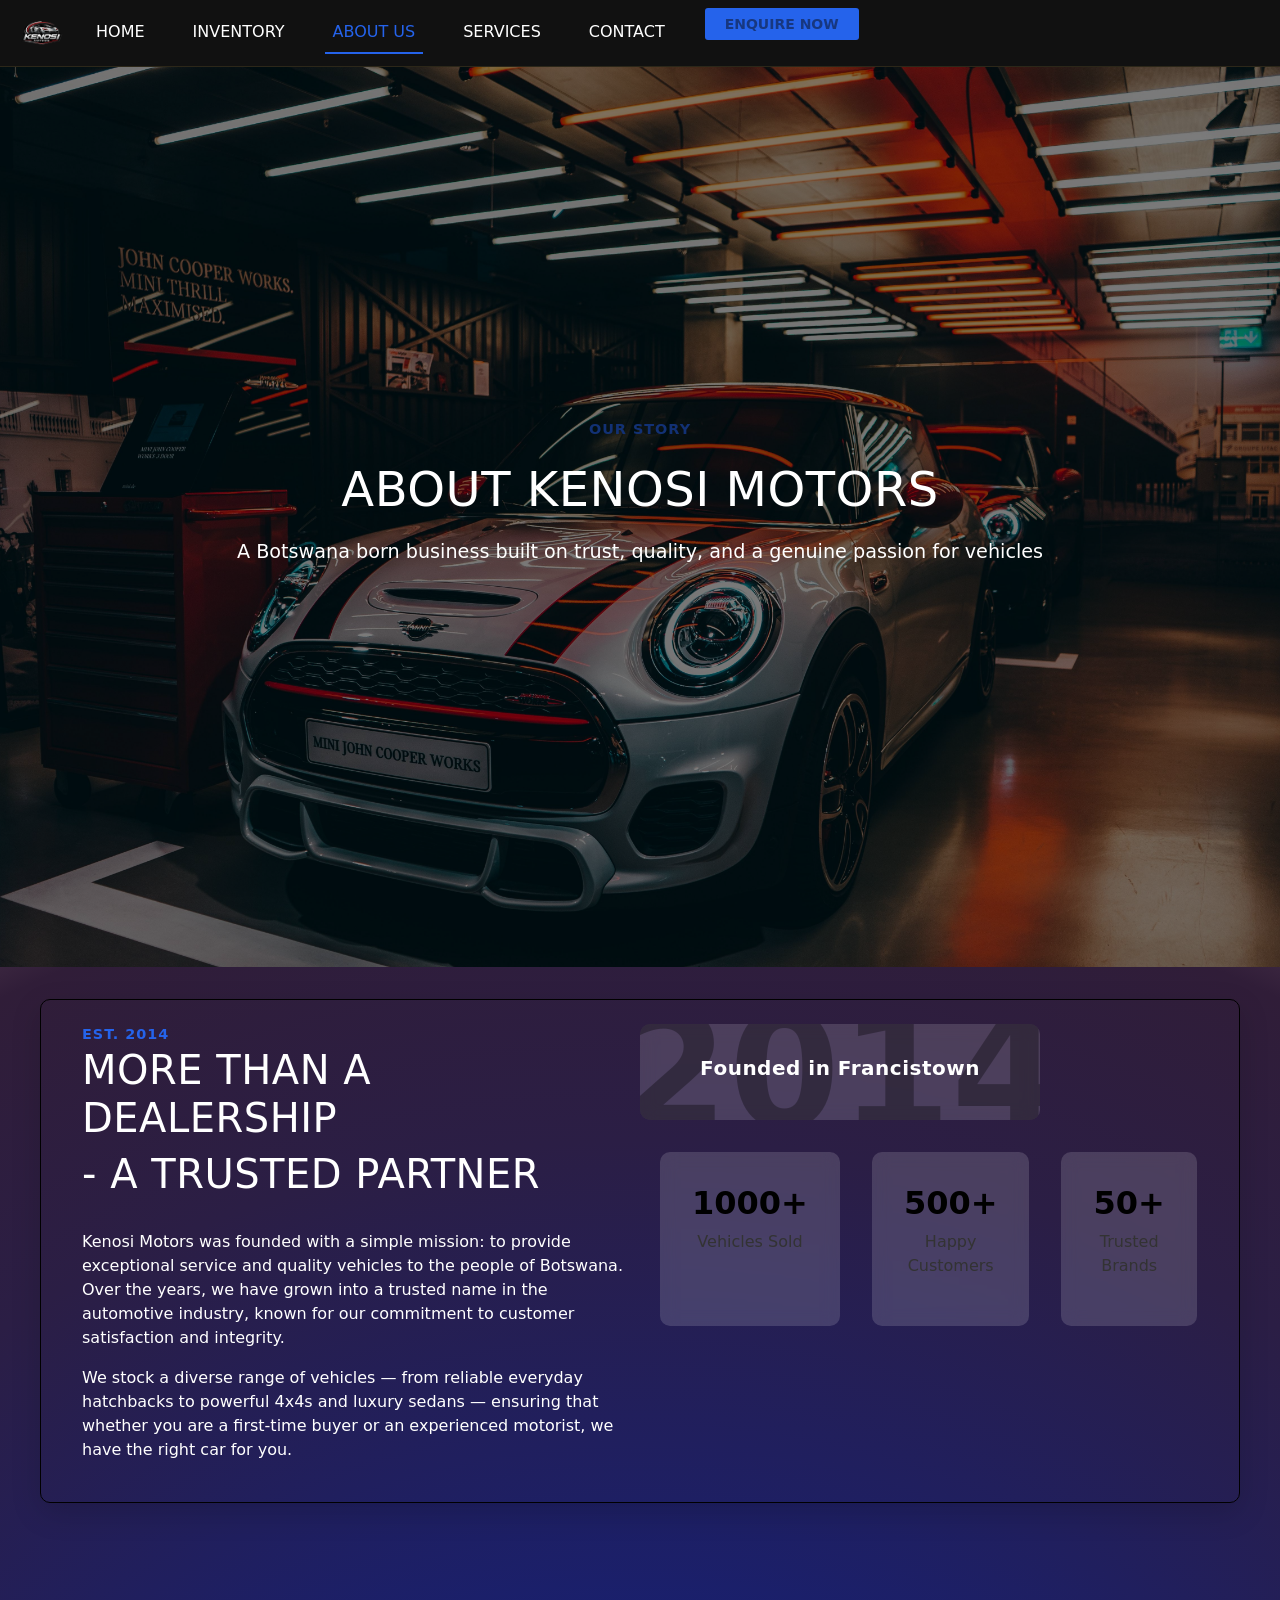
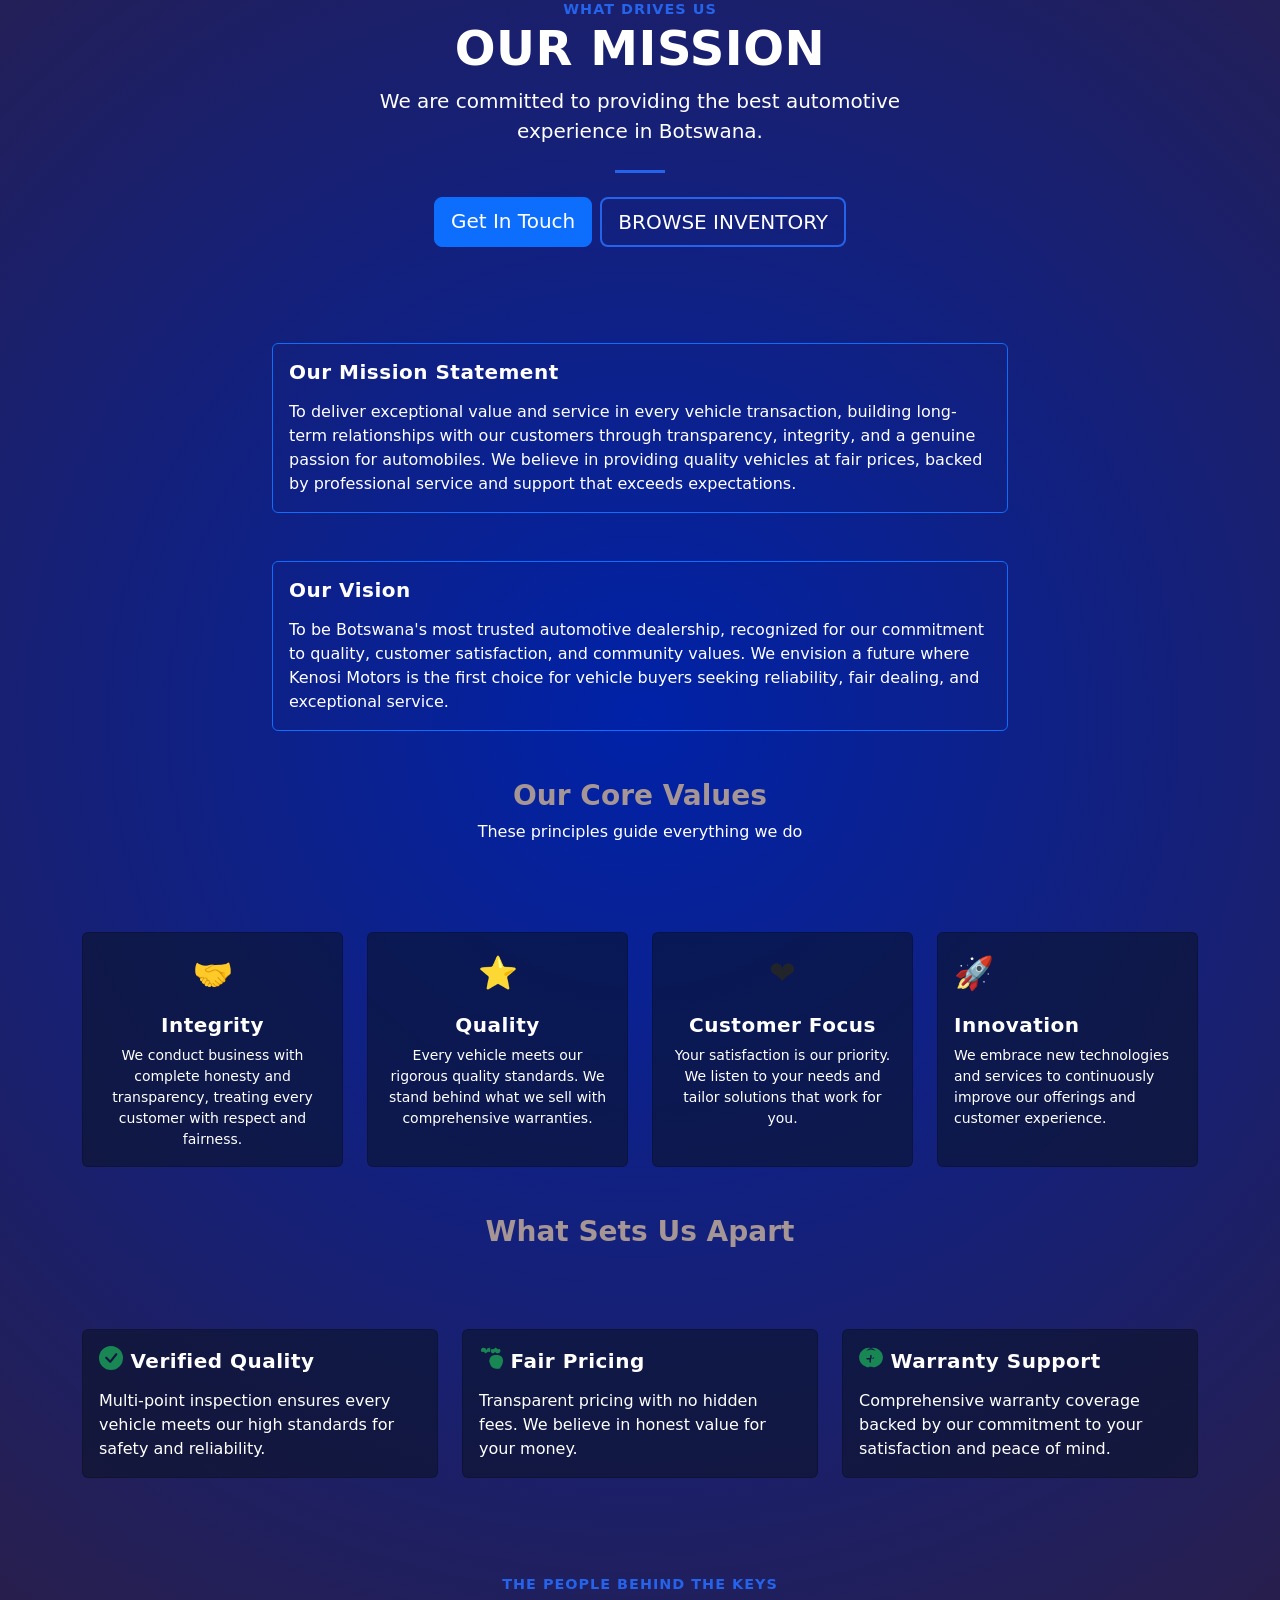
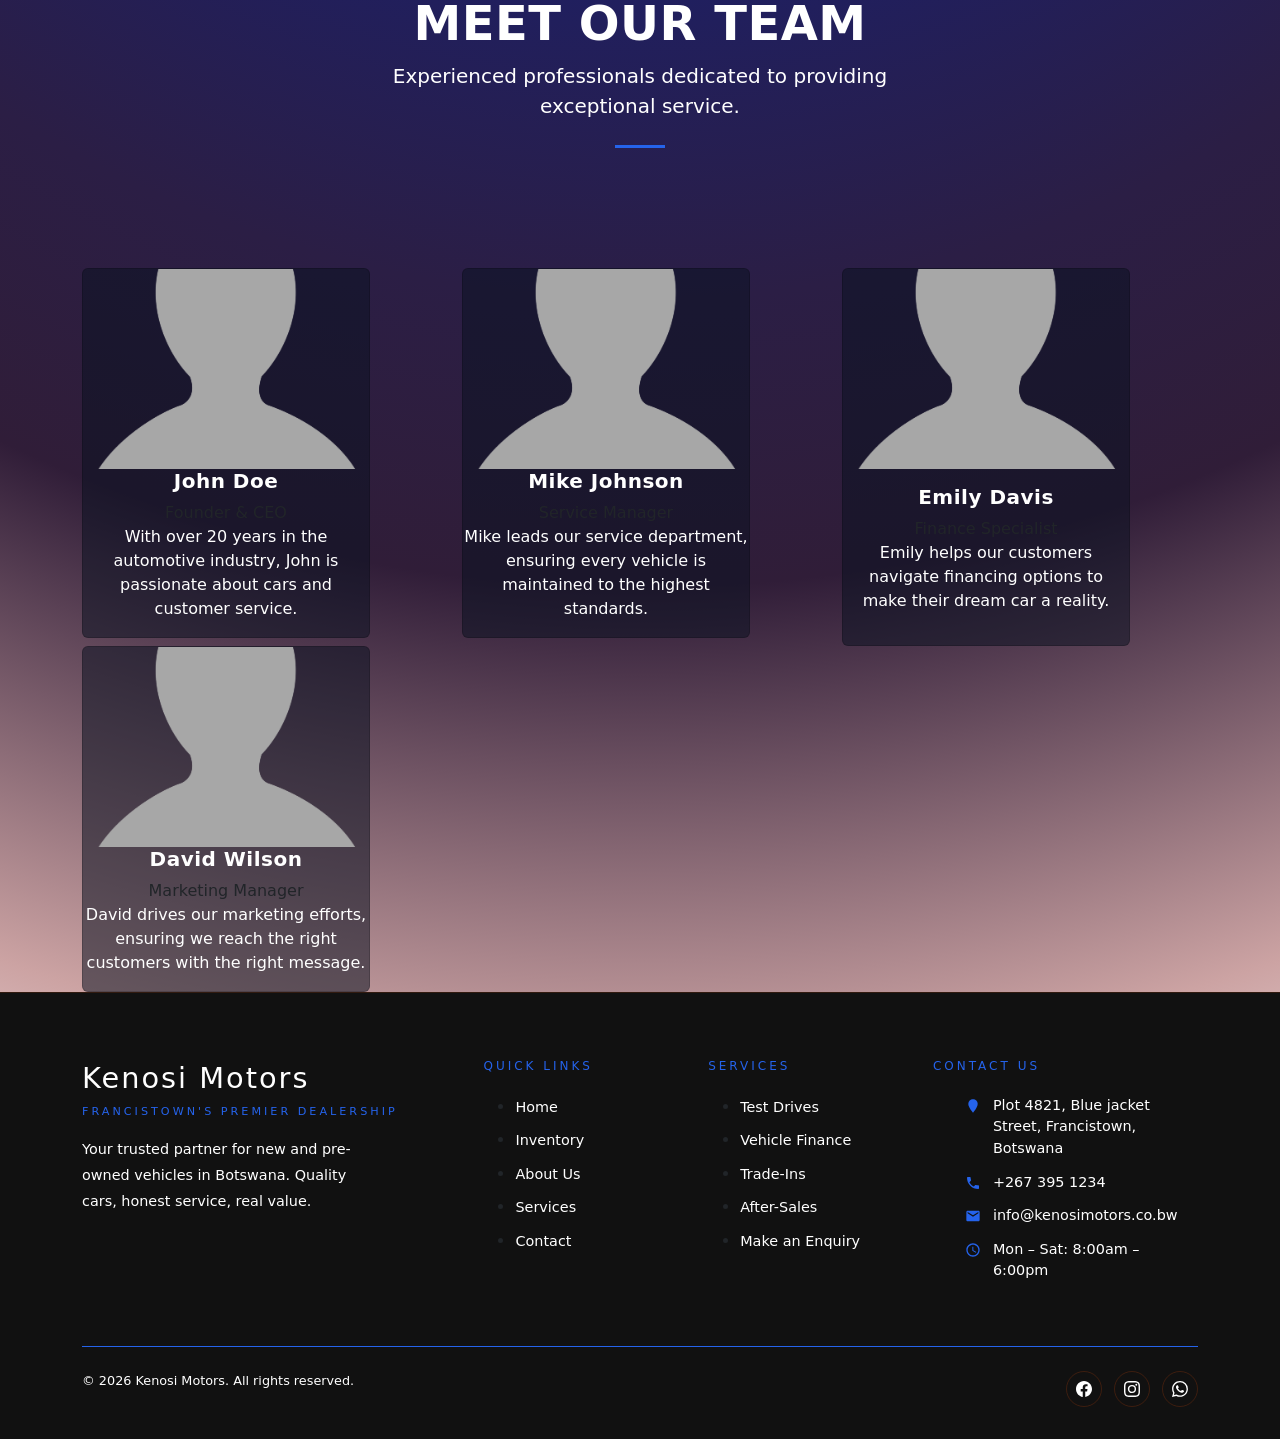
==== commit 2b48ca09: "Update AboutUs.html" ====
--- a/AboutUs.html
+++ b/AboutUs.html
@@ -384,59 +384,6 @@
     </div>
     <div class="blue-line"></div>
     <br>
-    <div class="container text-center">
-      <div class="row">
-        <div class="col">
-          <div class="team-card">
-            <img src="Images/profile_picture.png" alt="Team Member 1" class="team-photo">
-            <div class="team-info">
-              <h5>John Doe</h5>
-              <sub-heading>Founder & CEO</sub-heading>
-              <p>With over 20 years in the automotive industry, John is passionate about cars and customer service.</p>
-            </div>
-          </div>
-        </div>
-        <div class="col">
-          <div class="team-card">
-            <img src="Images/profile_picture.png" alt="Team Member 2" class="team-photo">
-            <div class="team-info">
-              <h5>Jane Smith</h5>
-              <sub-heading>Sales Manager</sub-heading>
-              <p>Jane's expertise in sales and customer relations ensures every client finds the perfect vehicle.</p>
-            </div>
-          </div>
-      </div>
-      <div class="col">
-        <div class="team-card">
-          <img src="Images/profile_picture.png" alt="Team Member 3" class="team-photo">
-          <div class="team-info">
-            <h5>Mike Johnson</h5>
-            <sub-heading>Service Manager</sub-heading>
-            <p>Mike leads our service department, ensuring every vehicle is maintained to the highest standards.</p>
-          </div>
-        </div>
-      </div>
-      <div class="col">
-        <div class="team-card">
-          <img src="Images/profile_picture.png" alt="Team Member 4" class="team-photo">
-          <div class="team-info">
-            <h5>Emily Davis</h5>
-            <sub-heading>Finance Specialist</sub-heading>
-            <p>Emily helps our customers navigate financing options to make their dream car a reality.</p>
-          </div>
-        </div>
-      </div>
-      <div class="col">
-        <div class="team-card">
-          <img src="Images/profile_picture.png" alt="Team Member 5" class="team-photo">
-          <div class="team-info">
-            <h5>David Wilson</h5>
-            <sub-heading>Marketing Manager</sub-heading>
-            <p>David drives our marketing efforts, ensuring we reach the right customers with the right message.</p>
-          </div>
-        </div>
-      </div>
-    </div>
   </div>
 </div>
 </section>
@@ -561,4 +508,4 @@
 
     <script src="https://cdn.jsdelivr.net/npm/bootstrap@5.3.2/dist/js/bootstrap.bundle.min.js"></script>
   </body>
-</html>+</html>
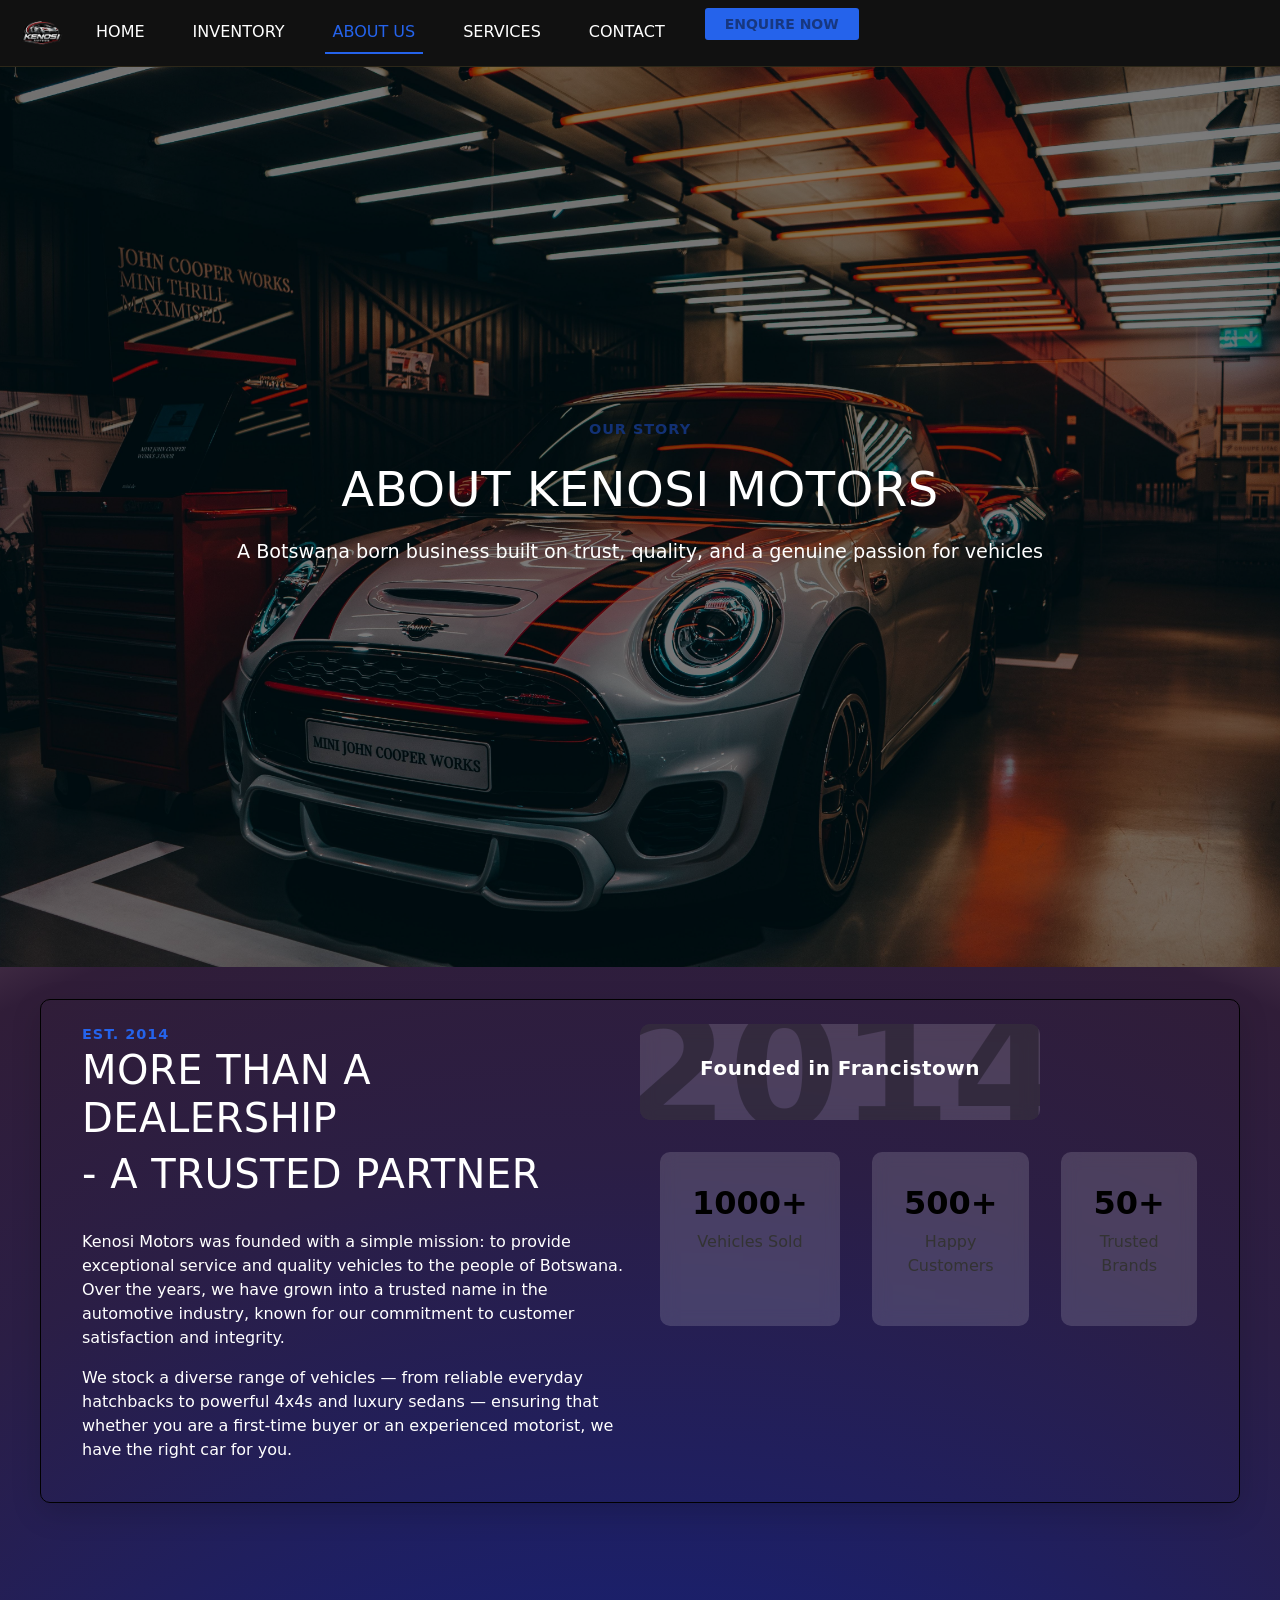
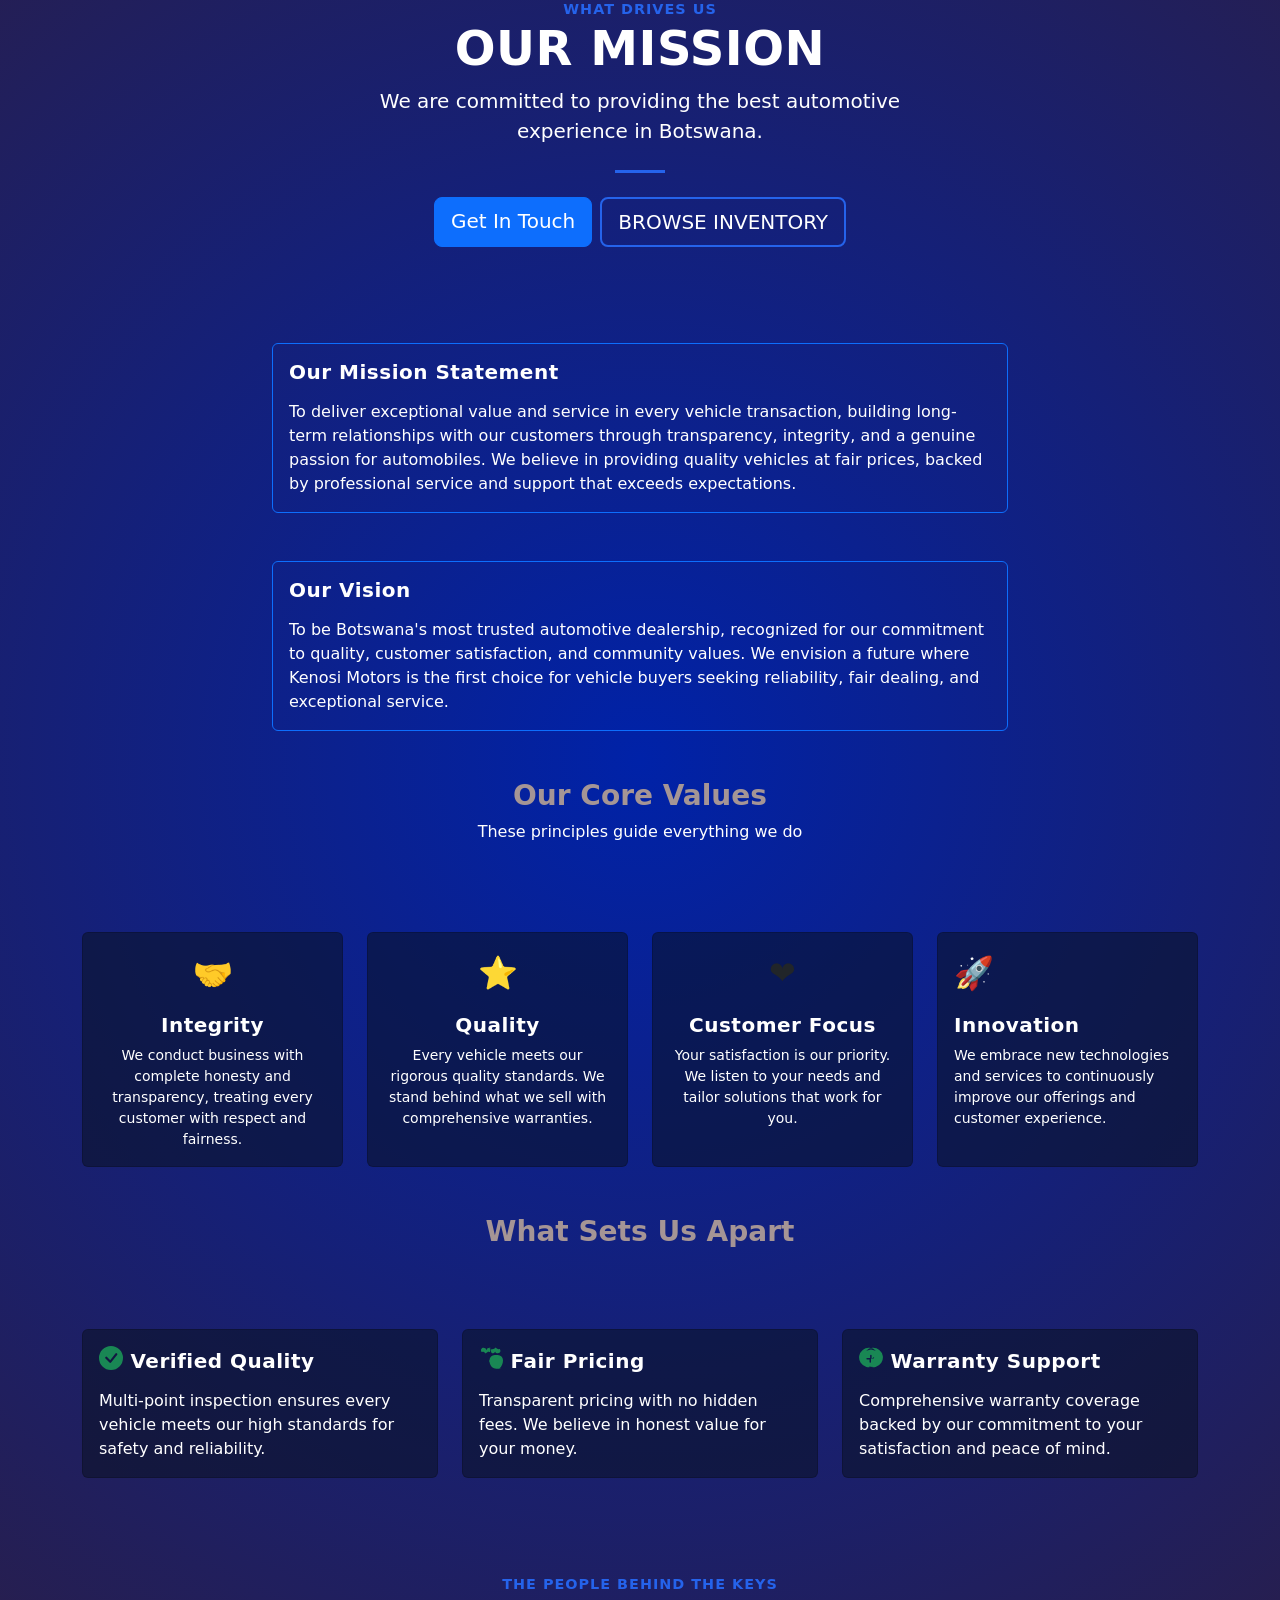
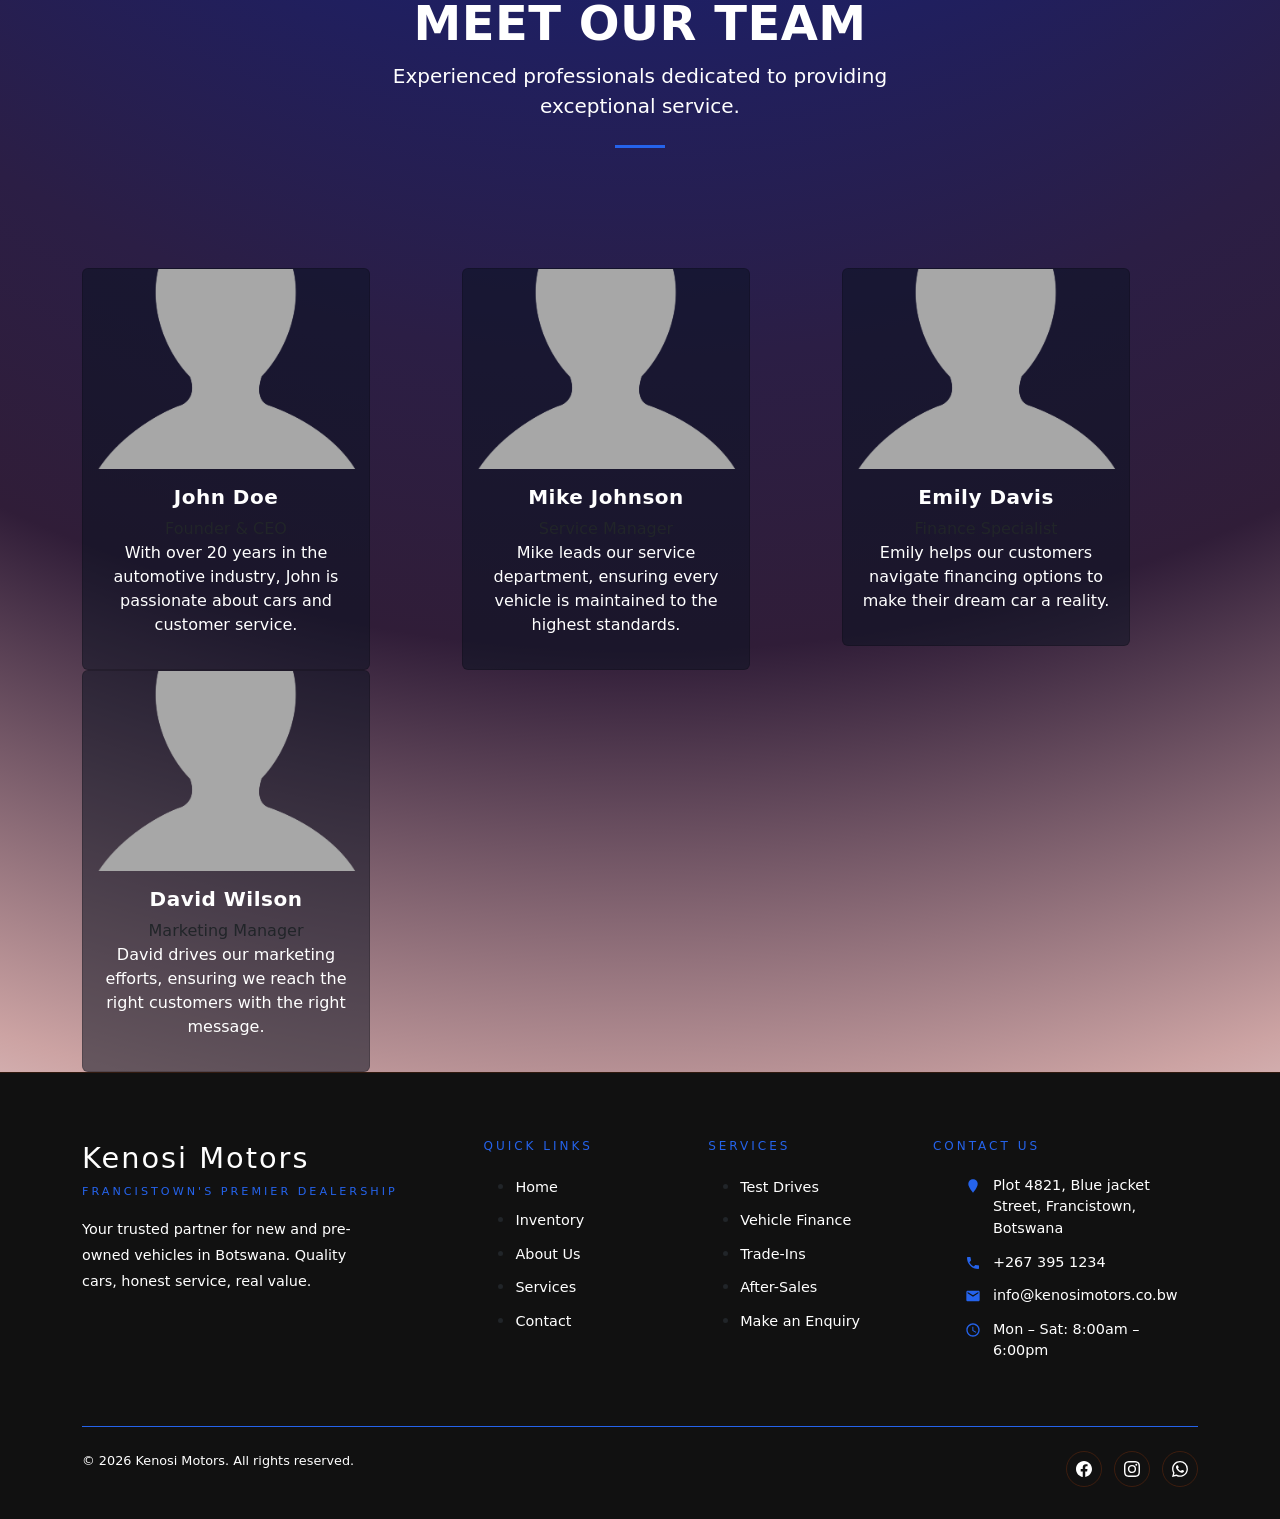
==== commit 92b3334d: "Update AboutUs.html" ====
--- a/AboutUs.html
+++ b/AboutUs.html
@@ -157,13 +157,13 @@
               <a class="nav-link" href="index.html">Home</a>
             </li>
             <li class="nav-item">
-              <a class="nav-link" href="Inventory.html">Inventory</a>
+              <a class="nav-link" href="inventory.html">Inventory</a>
             </li>
               <li class="nav-item">
                 <a class="nav-link active" aria-current="page" href="AboutUs.html">About Us</a>
               </li>
             <li class="nav-item">
-              <a class="nav-link" href="Services.html">Services</a>
+              <a class="nav-link" href="services.html">Services</a>
             </li>
             <li class="nav-item">
               <a class="nav-link" href="Contact.html">Contact</a>
@@ -392,21 +392,25 @@
     <div class="col-sm">
       <div class="card" style="width: 18rem;">
         <img src="Images/profile_picture.png" class="card-img-top" alt="...">
-        <div class="team-info">
-              <h5>John Doe</h5>
-              <sub-heading>Founder & CEO</sub-heading>
-              <p>With over 20 years in the automotive industry, John is passionate about cars and customer service.</p>
-            </div>
+        <div class="card-body">
+          <div class="team-info">
+            <h5>John Doe</h5>
+            <sub-heading>Founder & CEO</sub-heading>
+            <p>With over 20 years in the automotive industry, John is passionate about cars and customer service.</p>
+          </div>
+        </div>  
       </div>
     </div>
     <div class="col-sm">
       <div class="card" style="width: 18rem;">
         <img src="Images/profile_picture.png" class="card-img-top" alt="...">
-        <div class="team-info">
+        <div class="card-body">
+          <div class="team-info">
             <h5>Mike Johnson</h5>
             <sub-heading>Service Manager</sub-heading>
             <p>Mike leads our service department, ensuring every vehicle is maintained to the highest standards.</p>
           </div>
+        </div>  
       </div>
     </div>
     <div class="col-sm">
@@ -424,11 +428,13 @@
     <div class="col-sm">
       <div class="card" style="width: 18rem;">
         <img src="Images/profile_picture.png" class="card-img-top" alt="...">
-        <div class="team-info">
+        <div class="card-body">
+          <div class="team-info">
             <h5>David Wilson</h5>
             <sub-heading>Marketing Manager</sub-heading>
             <p>David drives our marketing efforts, ensuring we reach the right customers with the right message.</p>
           </div>
+        </div>
       </div>
     </div>
   </div>
@@ -447,9 +453,9 @@
         <ul class="footer-links">
           <li><a href="index.html">Home</a></li>
           <li><a href="inventory.html">Inventory</a></li>
-          <li><a href="aboutus.html">About Us</a></li>
+          <li><a href="Aboutus.html">About Us</a></li>
           <li><a href="services.html">Services</a></li>
-          <li><a href="contact.html">Contact</a></li>
+          <li><a href="Contact.html">Contact</a></li>
         </ul>
       </div>
       <div>
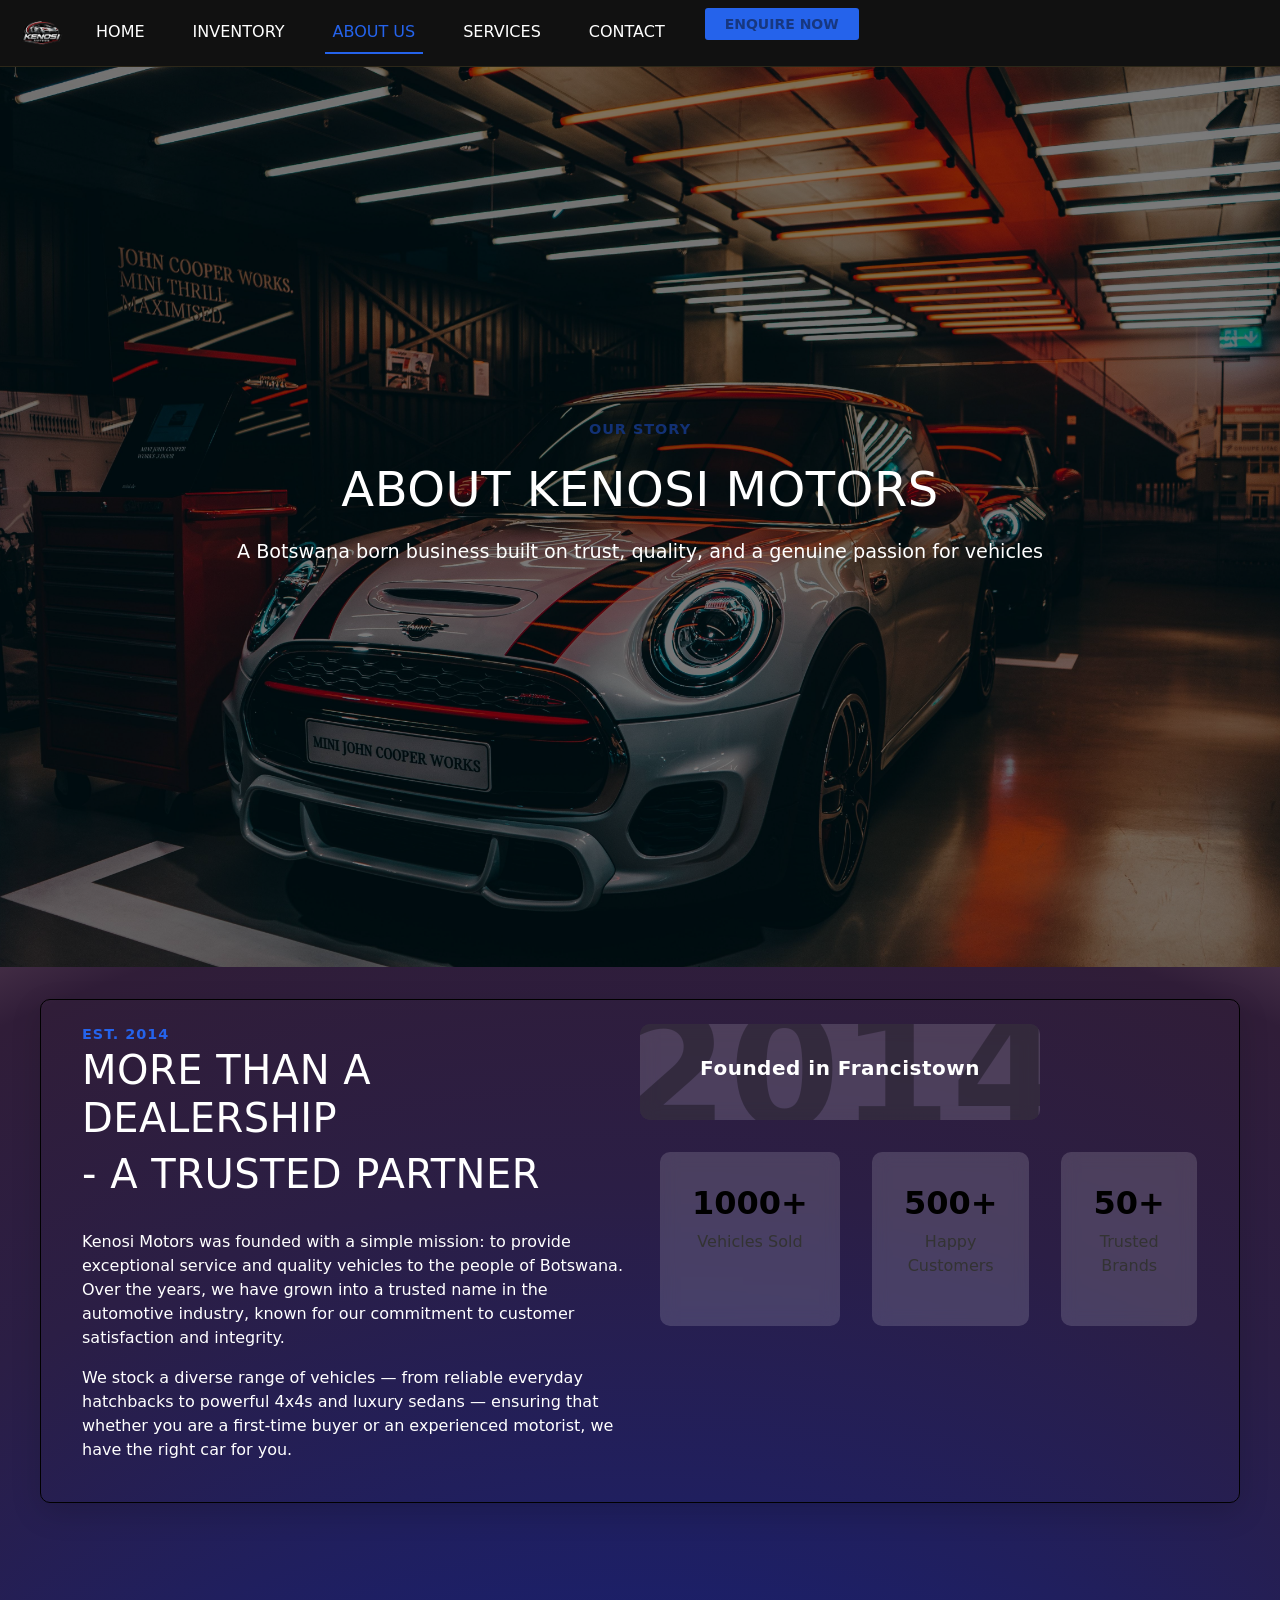
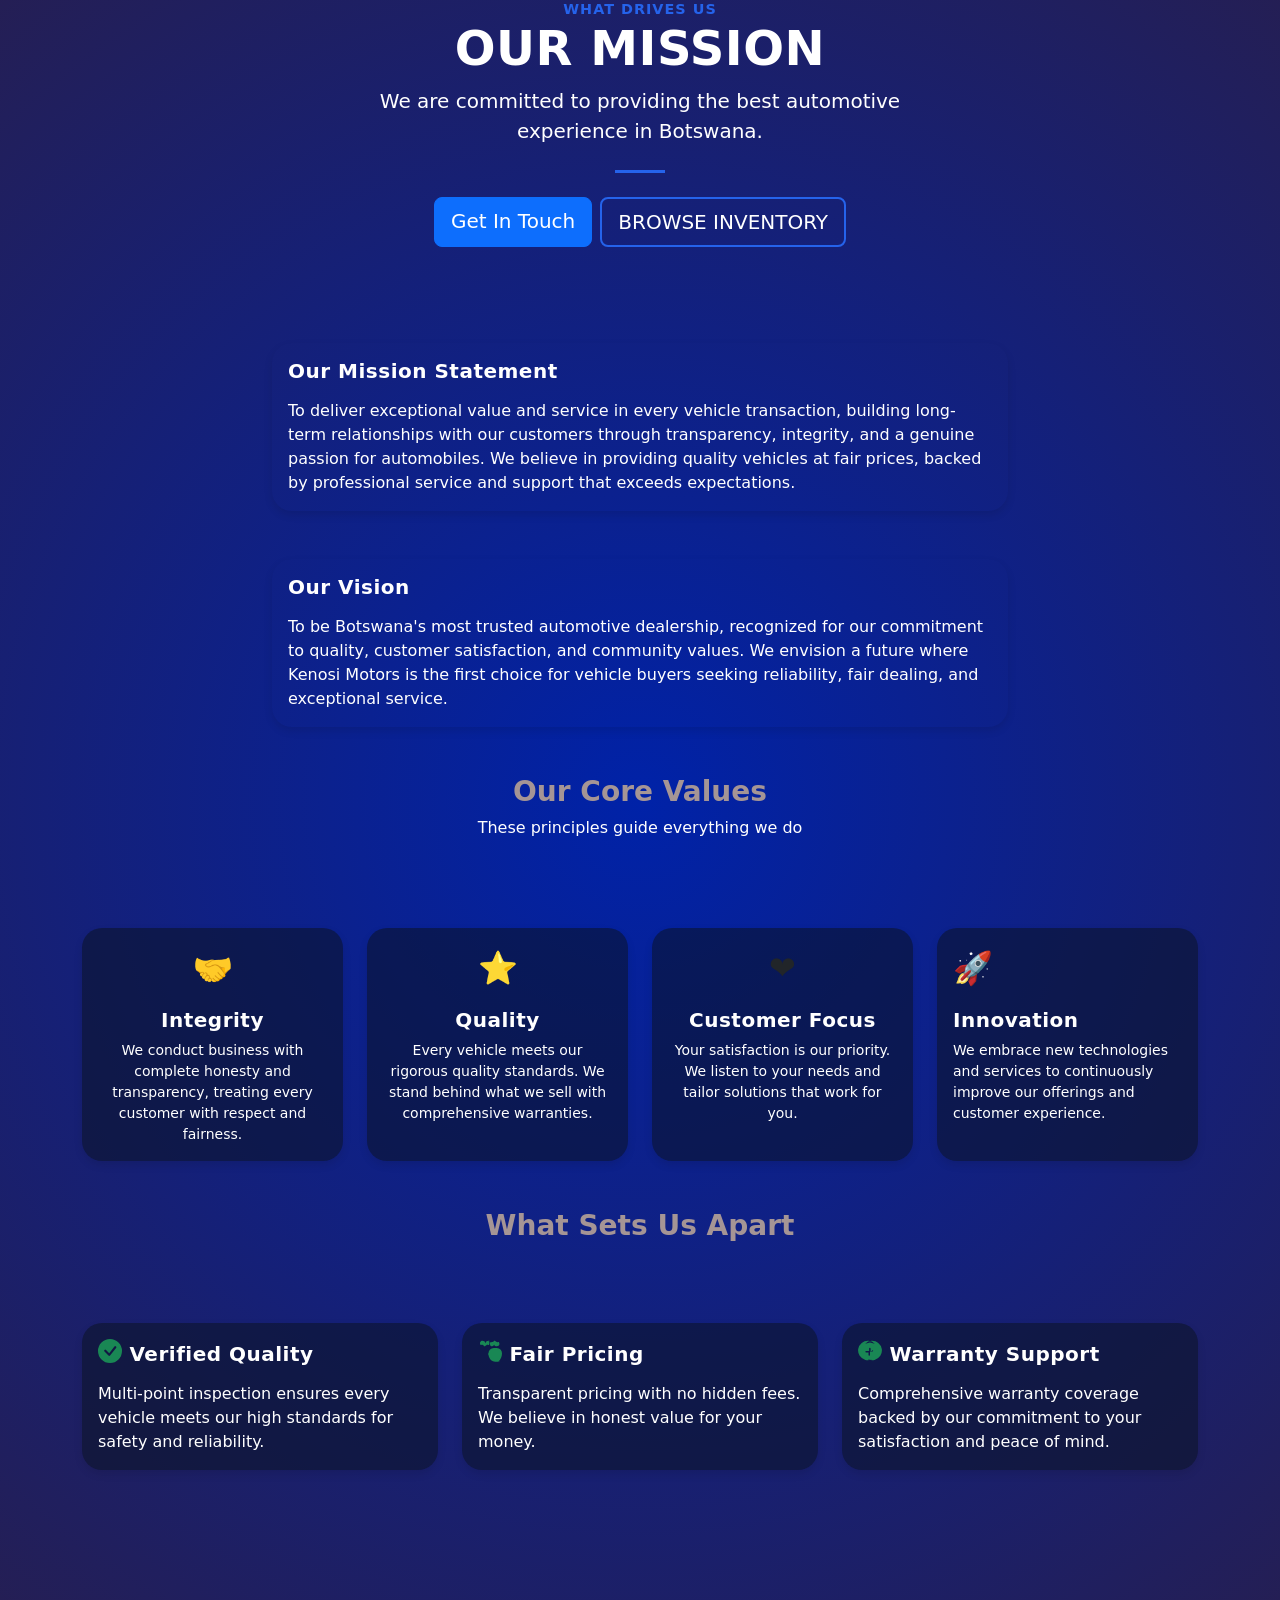
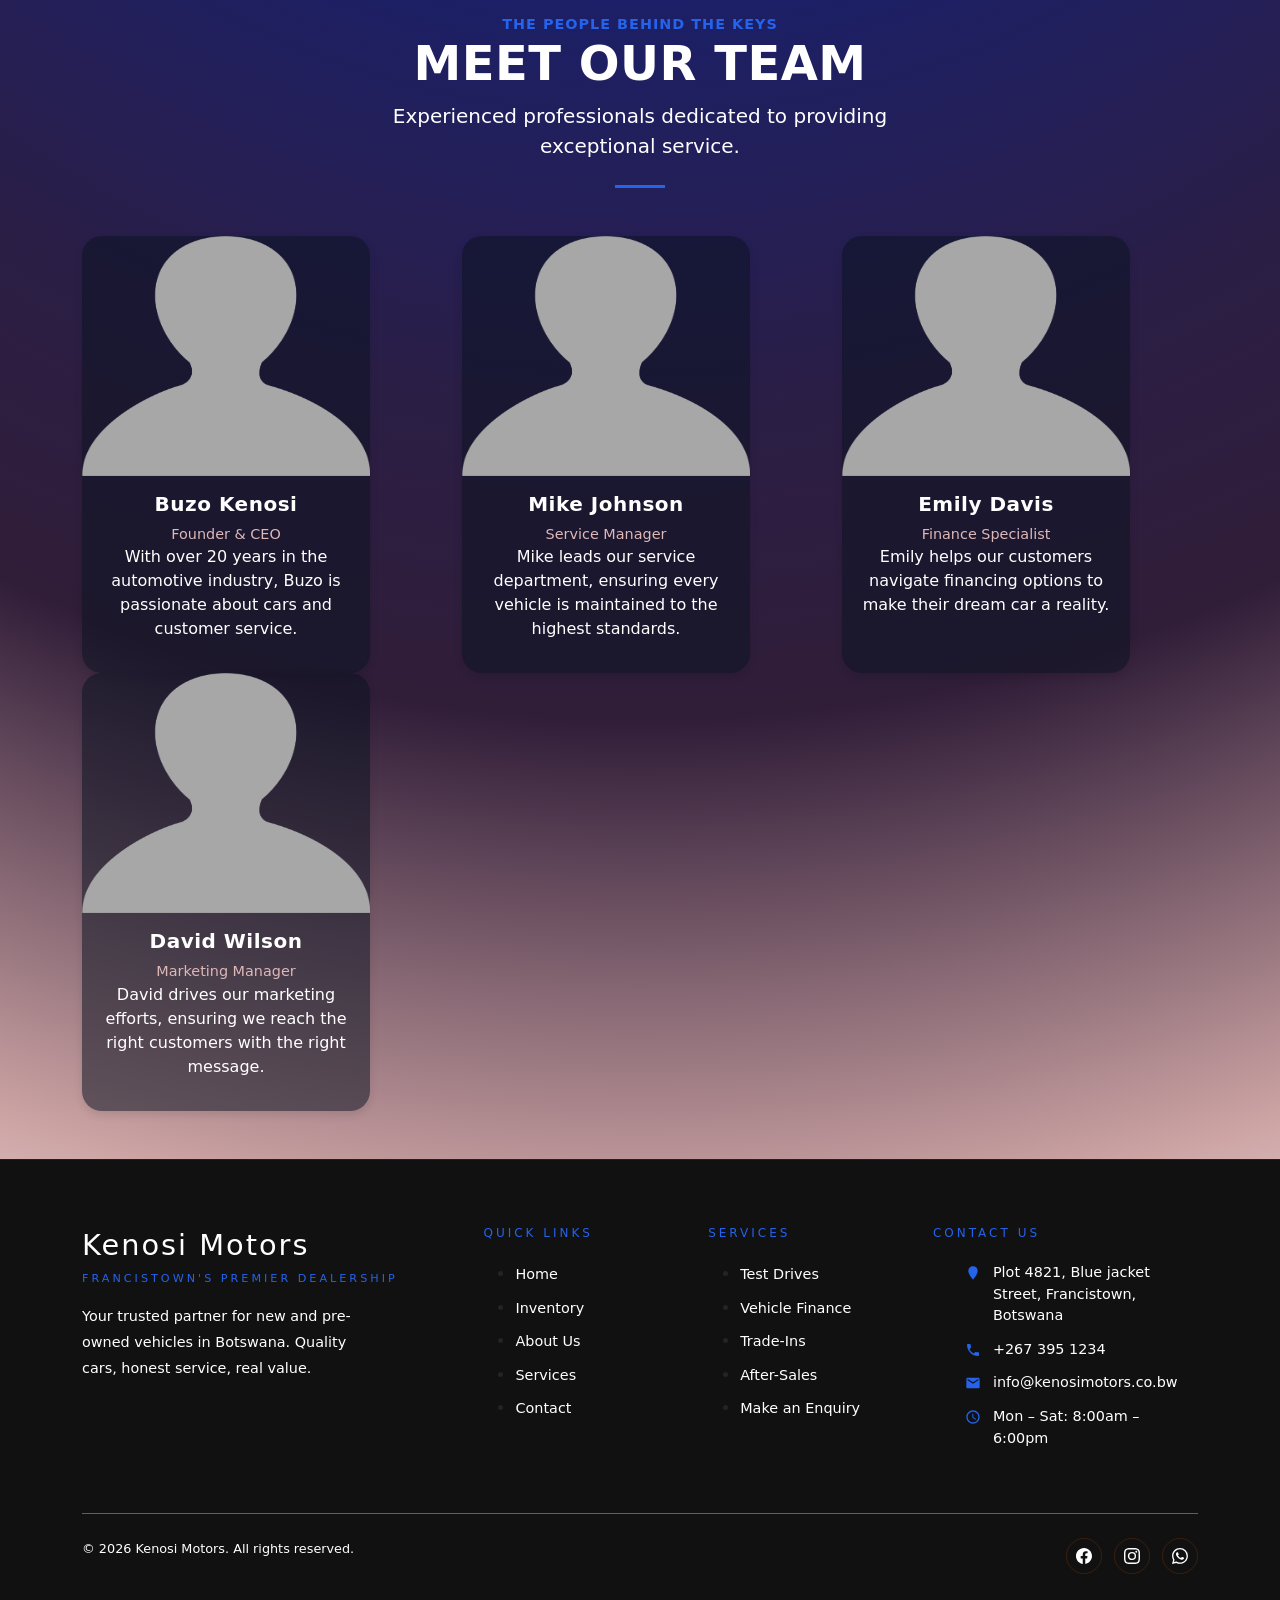
==== commit 0c3a5a05: "Update AboutUs.html" ====
--- a/AboutUs.html
+++ b/AboutUs.html
@@ -140,6 +140,21 @@
           font-size: 0.9rem;
           margin-top: 0.5rem;
         }
+        sub-heading {
+          display: block;
+          font-size: 0.9rem;
+          color: #deb7b7;
+        }
+        .card {
+          height: 100%;
+          border: none;
+          border-radius: 20px;
+          box-shadow: 0 4px 8px rgba(0, 0, 0, 0.1);
+        }
+        .card-img-top {
+          object-fit: fill;
+          height: 15rem;
+        }
     </style>
   </head>
   <body>
@@ -375,28 +390,24 @@
   </div>
 </section>
 <section>
-  <div class="container">
-      <div class="px-4 py-5 my-5 text-center">
+  <div class="container py-5 text-center">
+      <div class="px-4 my-5 text-center">
         <div class="eyebrow">The people behind the keys</div>
     <h1 class="display-5 fw-bold">Meet our team</h1>
     <div class="col-lg-6 mx-auto">
       <p class="lead mb-4">Experienced professionals dedicated to providing exceptional service.</p>
     </div>
     <div class="blue-line"></div>
-    <br>
-  </div>
-</div>
-</section>
-<div class="container text-center">
+  </div>
   <div class="row">
     <div class="col-sm">
       <div class="card" style="width: 18rem;">
         <img src="Images/profile_picture.png" class="card-img-top" alt="...">
         <div class="card-body">
           <div class="team-info">
-            <h5>John Doe</h5>
+            <h5>Buzo Kenosi</h5>
             <sub-heading>Founder & CEO</sub-heading>
-            <p>With over 20 years in the automotive industry, John is passionate about cars and customer service.</p>
+            <p>With over 20 years in the automotive industry, Buzo is passionate about cars and customer service.</p>
           </div>
         </div>  
       </div>
@@ -414,7 +425,7 @@
       </div>
     </div>
     <div class="col-sm">
-            <div class="card" style="width: 18rem;">
+      <div class="card" style="width: 18rem;">
         <img src="Images/profile_picture.png" class="card-img-top" alt="...">
         <div class="card-body">
           <div class="team-info">
@@ -439,6 +450,7 @@
     </div>
   </div>
 </div>
+</section>
 
 <footer class="footer">
   <div class="container">
